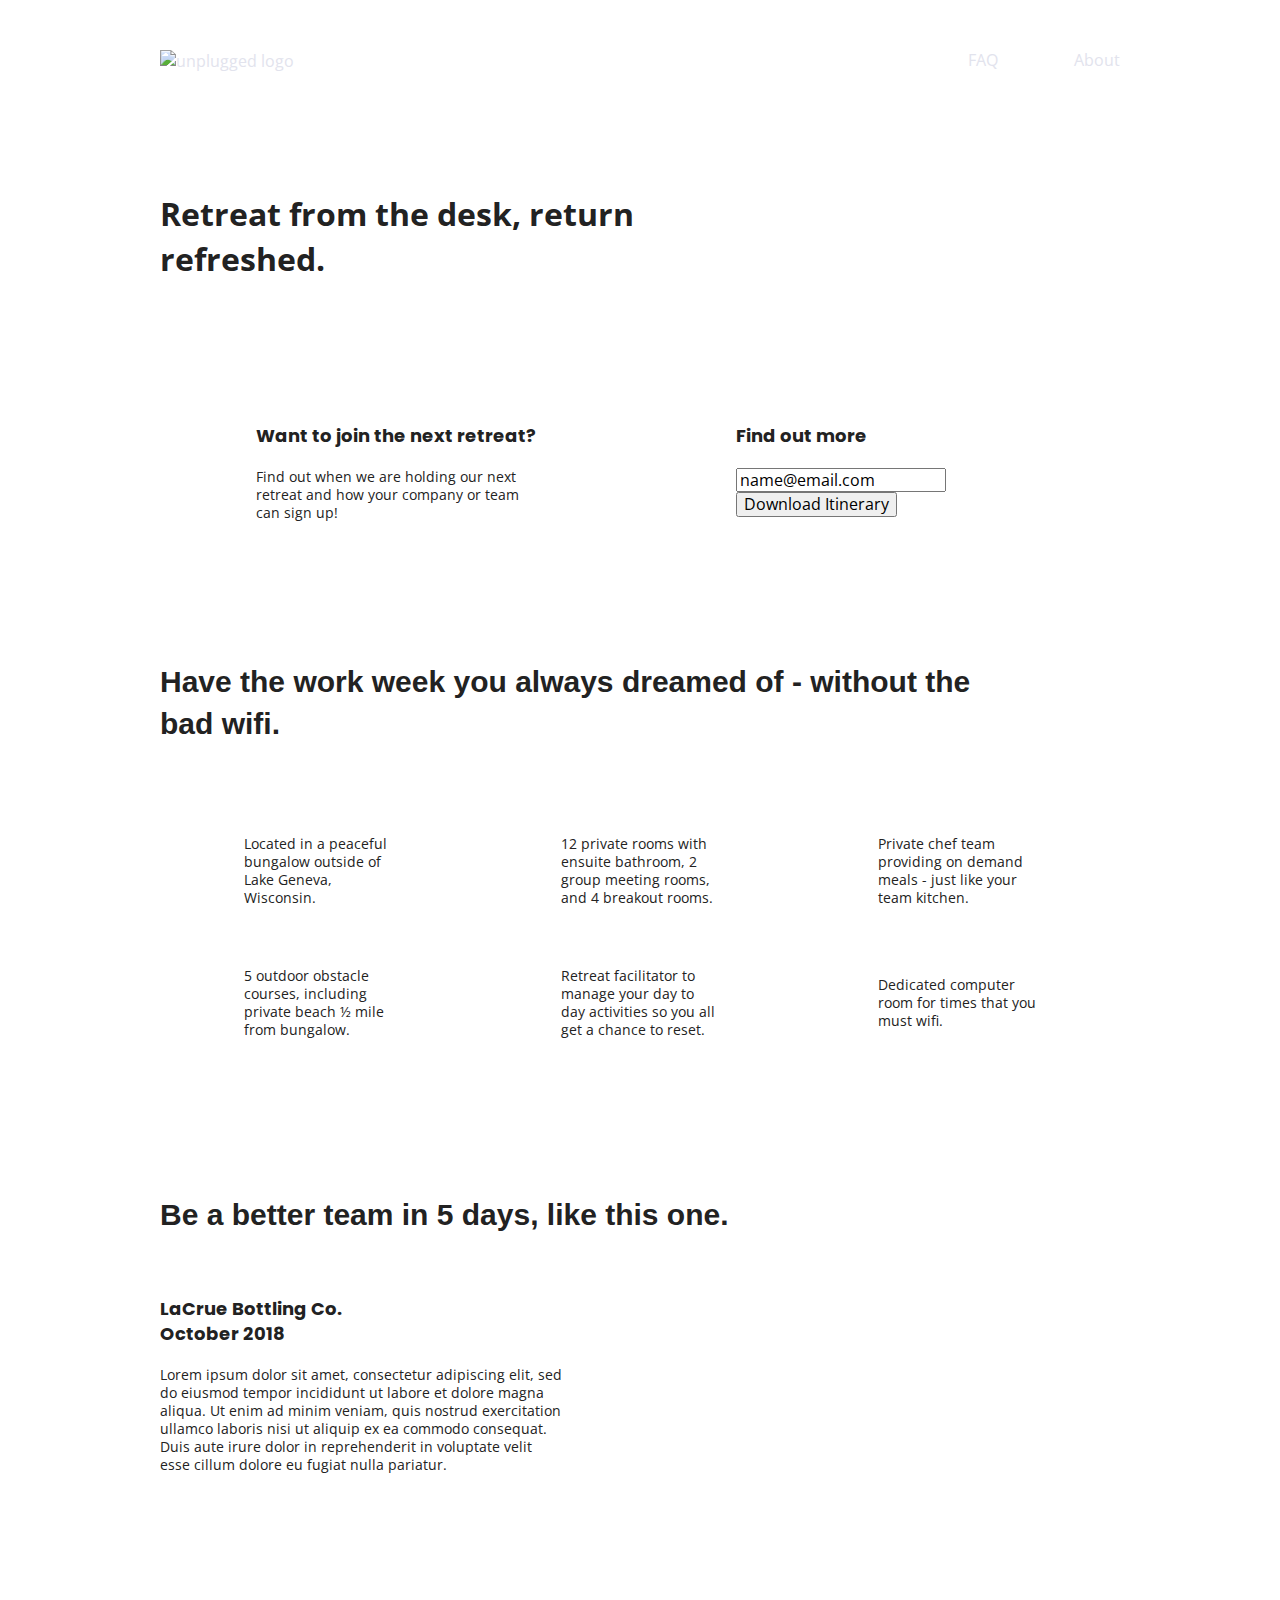
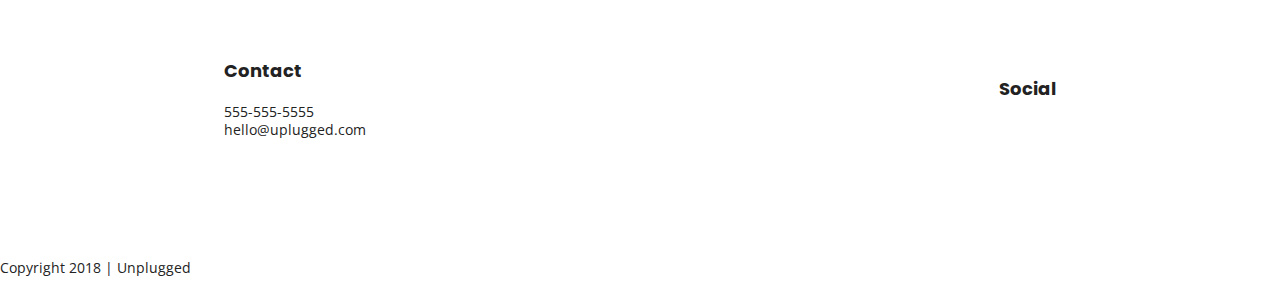
==== index.html @ 681be476 "Added text styles" ====
<!doctype html>
<html class="no-js" lang="">

<head>
  <meta charset="utf-8">
  <title></title>
  <meta name="description" content="">
  <meta name="viewport" content="width=device-width, initial-scale=1">

  <meta property="og:title" content="">
  <meta property="og:type" content="">
  <meta property="og:url" content="">
  <meta property="og:image" content="">

  <link rel="manifest" href="site.webmanifest">
  <link rel="apple-touch-icon" href="icon.png">
  <!-- Place favicon.ico in the root directory -->

  <link rel="stylesheet" href="css/normalize.css">
  <link rel="stylesheet" href="css/main.css">

  <meta name="theme-color" content="#fafafa">

  <!-- Google Fonts -->
  <link href="https://fonts.googleapis.com/css?family=Open+Sans:400,700|Poppins:500,700" rel="stylesheet">
</head>

<body>

  <!-- Add your site or application content here -->
  <header>
      <div class="content-wrapper">
        <a href="#">
          <img src="" alt="unplugged logo">
        </a>
        <div class="header-divider"></div>
        <nav>
            <ul>
                <li><a href="faq/index.html">FAQ</a></li>
                <li><a href="about/index.html">About</a></li>
            </ul>
        </nav>
      </div>
  </header>

  <main>

    <section class="hero-area">
      <div class="content-wrapper">
          <h1>Retreat from the desk, return refreshed.</h1>
      </div>
    </section>

    <aside>
      <div class="content-wrapper">
        <div class="form-description">
          <h3>Want to join the next retreat?</h3>
          <p>
            Find out when we are holding our next retreat and how your company or team can sign up!
          </p>
        </div>
        <div class="form">
          <h3>Find out more</h3>
          <input type="text" name="name" value="name@email.com">
          <input type="button" value="Download Itinerary">
        </div>
      </div>
      <!-- aside content wrapper ends -->
    </aside>

    <section class="features">
      <div class="content-wrapper">
        <h2>Have the work week you always dreamed of - without the bad wifi.</h2>
        <div class="features-items">
          <article>
            <p class="fontawesome-icon">
            </p>
            <p class="features-item-description">
              Located in a peaceful bungalow outside of Lake Geneva, Wisconsin.
            </p>
          </article>
          <article>
            <p class="fontawesome-icon">
            </p>
            <p class="features-item-description">
              12 private rooms with ensuite bathroom, 2 group meeting rooms, and 4 breakout rooms.
            </p>
          </article>
          <article>
            <p class="fontawesome-icon">
            </p>
            <p class="features-item-description">
              Private chef team providing on demand meals - just like your team kitchen.
            </p>
          </article>
          <article>
            <p class="fontawesome-icon">
            </p>
            <p class="features-item-description">
              5 outdoor obstacle courses, including private beach ½ mile from bungalow.
            </p>
          </article>
          <article>
            <p class="fontawesome-icon">
            </p>
            <p class="features-item-description">
              Retreat facilitator to manage your day to day activities so you all get a chance to reset.
            </p>
          </article>
          <article>
            <p class="fontawesome-icon">
            </p>
            <p class="features-item-description">
              Dedicated computer room for times that you must wifi.
            </p>
          </article>
        </div>
      </div>
    </section>

    <section class="reviews">
      <div class="content-wrapper">
        <h2>Be a better team in 5 days, like this one.</h2>
        <article>
          <div>
            <h3> LaCrue Bottling Co. October 2018</h3>
            <p>
              Lorem ipsum dolor sit amet, consectetur adipiscing elit, sed do eiusmod tempor incididunt ut labore et dolore magna aliqua. Ut enim ad minim veniam, quis nostrud exercitation ullamco laboris nisi ut aliquip ex ea commodo consequat. Duis aute irure dolor
              in reprehenderit in voluptate velit esse cillum dolore eu fugiat nulla pariatur.
            </p>
          </div>
        </article>
      </div>
    </section>

  </main> <!-- main wrapper -->

  <footer>
      <div class="content-wrapper">
          <div class="footer-content">
              <div class="contact">
                <h4>Contact</h4>
                <address>
                  <p>
                    555-555-5555<br>
                    hello@uplugged.com
                  </p>
                </address>
              </div>
              <div class="social">
                <h4>Social</h4>
                  <div class="social-icons">
                      <p><a href="https://facebook.com/Skillcrush/" target="_blank"></a></p>
                      <p><a href="https://twitter.com/Skillcrush" target="_blank"></a></p>
                      <p><a href="https://www.instagram.com/skillcrush/" target="_blank"></a></p>
                  </div>
              </div>
          </div> <!-- footer content ends -->
      </div> <!-- footer content-wrapper ends-->

      <div class="copyright">
        <p>Copyright 2018 | Unplugged</p>
      </div>

  </footer>

  <script src="js/vendor/modernizr-3.11.2.min.js"></script>
  <script src="js/plugins.js"></script>
  <script src="js/main.js"></script>

  <!-- Google Analytics: change UA-XXXXX-Y to be your site's ID. -->
  <script>
    window.ga = function () { ga.q.push(arguments) }; ga.q = []; ga.l = +new Date;
    ga('create', 'UA-XXXXX-Y', 'auto'); ga('set', 'anonymizeIp', true); ga('set', 'transport', 'beacon'); ga('send', 'pageview')
  </script>
  <script src="https://www.google-analytics.com/analytics.js" async></script>
</body>

</html>
---- css/main.css ----
/*! HTML5 Boilerplate v8.0.0 | MIT License | https://html5boilerplate.com/ */

/* main.css 2.1.0 | MIT License | https://github.com/h5bp/main.css#readme */
/*
 * What follows is the result of much research on cross-browser styling.
 * Credit left inline and big thanks to Nicolas Gallagher, Jonathan Neal,
 * Kroc Camen, and the H5BP dev community and team.
 */

/* ==========================================================================
   Base styles: opinionated defaults
   ========================================================================== */

html {
  color: #222;
  font-size: 1em;
  line-height: 1.4;
}

/*
 * Remove text-shadow in selection highlight:
 * https://twitter.com/miketaylr/status/12228805301
 *
 * Vendor-prefixed and regular ::selection selectors cannot be combined:
 * https://stackoverflow.com/a/16982510/7133471
 *
 * Customize the background color to match your design.
 */

::-moz-selection {
  background: #b3d4fc;
  text-shadow: none;
}

::selection {
  background: #b3d4fc;
  text-shadow: none;
}

/*
 * A better looking default horizontal rule
 */

hr {
  display: block;
  height: 1px;
  border: 0;
  border-top: 1px solid #ccc;
  margin: 1em 0;
  padding: 0;
}

/*
 * Remove the gap between audio, canvas, iframes,
 * images, videos and the bottom of their containers:
 * https://github.com/h5bp/html5-boilerplate/issues/440
 */

audio,
canvas,
iframe,
img,
svg,
video {
  vertical-align: middle;
}

/*
 * Remove default fieldset styles.
 */

fieldset {
  border: 0;
  margin: 0;
  padding: 0;
}

/*
 * Allow only vertical resizing of textareas.
 */

textarea {
  resize: vertical;
}

/* ==========================================================================
   Author's custom styles
   ========================================================================== */

/* General Styles */

html {
  font-size: 16px;
}

body {
  font-family: 'Open Sans', sans-serif;
  font-size: 1em;
  text-align: left;
}

ul,
ol {
  list-style-type: none;
}

a {
  color: #e2e3ed;
  text-decoration: none;
}

h2 {
  font-family: 'Poppons', sans-serif;
  font-size: 1.875em;
}

h3,
h4 {
  font-family: 'Poppins', sans-serif;
  margin: 20px 0;
  font-size: 1.125em;
}

p {
  font-size: .875em;
  line-height: 1.285;
}

address {
  font-style: normal;
}

.content-wrapper {
  width: 90%;
  margin: 50px 0;
}

   /*---------------------Base Header - Footer Styles -----------*/
header,
footer {
  display: flex;
  justify-content: center;
  align-items: center;
  flex-flow: row wrap;
}

header {
  padding: 15px 0;
}

header .content-wrapper {
  display: flex;
  justify-content: center;
  align-items: center;
  flex-flow: row wrap;
  margin: 0;
}

.header-divider {
  width: 100%;
  height: 1px;
  margin: 10px 0 20px 0;
}

header nav {
  display: flex;
  justify-content: space-around;
  align-items: center;
  flex-flow: row wrap;
  width: 60%;
}

header nav ul {
  display: flex;
  justify-content: space-around;
  width: 100%;
}

footer {
  flex-direction: column;
}

footer p {
  margin: 0;
}

footer .content-wrapper {
  width: 55%;
  margin: 50px 0;
}

footer .contact {
  margin-bottom: 50px;
}

footer .social-icons {
  display: flex;
  justify-content: space-around;
  align-items: center;
}

footer .social-icons p {
  display: flex;
  justify-content: center;
  align-items: center;
}

footer .copyright {
  margin: 20px 0;
}


/*-----------------------Mobile Styles - Homepage --------------*/

/* Hero Area */

.hero-area {
  display: flex;
  justify-content: center;
  flex-flow: row wrap;
}

/* Aside */

aside {
  display: flex;
  justify-content: center;
  align-items: center;
  flex-flow: row wrap;
}

/* Features */

.features {
  display: flex;
  justify-content: center;
  flex-flow: row wrap;
}

.features h2 {
  margin-bottom: 60px;
}

.features article {
  width: 63%;
  margin: 30px 0;
}

.features .features-items {
  display: flex;
  justify-content: center;
  align-items: center;
  flex-flow: row wrap;
}

.features p {
  margin: 0;
} 

/* Reviews */

.reviews {
  display: flex;
  justify-content: center;
  flex-flow: row wrap;
}

.reviews h2 {
  margin-bottom: 40px;
}

.reviews h3 {
  width: 55%;
  margin: 20px 0;
}

/*=========================================================================
  About Page
  =======================================================================*/

.mission {
  display: flex;
  justify-content: center;
  align-items: center;
  flex-flow: row wrap;
}

.contact-section {
  display: flex;
  justify-content: center;
  align-items: center;
  flex-flow: row wrap;
}

.contact-content p {
  margin: 0;
}

/*=======================================================================
  FAQ Page
  =======================================================================*/

.faq {
  display: flex;
  justify-content: center;
  align-items: center;
  flex-flow: row wrap;
}

.faq .content-wrapper {
  margin: 50px 0 0 0;
  display: flex;
  justify-content: center;
  align-items: center;
  flex-flow: row wrap;
}

.faq h2 {
  margin-bottom: 40px;
}

.faq-content {
  margin-bottom: 50px;
}




/* ==========================================================================
   Helper classes
   ========================================================================== */

/*
 * Hide visually and from screen readers
 */

.hidden,
[hidden] {
  display: none !important;
}

/*
 * Hide only visually, but have it available for screen readers:
 * https://snook.ca/archives/html_and_css/hiding-content-for-accessibility
 *
 * 1. For long content, line feeds are not interpreted as spaces and small width
 *    causes content to wrap 1 word per line:
 *    https://medium.com/@jessebeach/beware-smushed-off-screen-accessible-text-5952a4c2cbfe
 */

.sr-only {
  border: 0;
  clip: rect(0, 0, 0, 0);
  height: 1px;
  margin: -1px;
  overflow: hidden;
  padding: 0;
  position: absolute;
  white-space: nowrap;
  width: 1px;
  /* 1 */
}

/*
 * Extends the .sr-only class to allow the element
 * to be focusable when navigated to via the keyboard:
 * https://www.drupal.org/node/897638
 */

.sr-only.focusable:active,
.sr-only.focusable:focus {
  clip: auto;
  height: auto;
  margin: 0;
  overflow: visible;
  position: static;
  white-space: inherit;
  width: auto;
}

/*
 * Hide visually and from screen readers, but maintain layout
 */

.invisible {
  visibility: hidden;
}

/*
 * Clearfix: contain floats
 *
 * For modern browsers
 * 1. The space content is one way to avoid an Opera bug when the
 *    `contenteditable` attribute is included anywhere else in the document.
 *    Otherwise it causes space to appear at the top and bottom of elements
 *    that receive the `clearfix` class.
 * 2. The use of `table` rather than `block` is only necessary if using
 *    `:before` to contain the top-margins of child elements.
 */

.clearfix::before,
.clearfix::after {
  content: " ";
  display: table;
}

.clearfix::after {
  clear: both;
}

/* ==========================================================================
   EXAMPLE Media Queries for Responsive Design.
   These examples override the primary ('mobile first') styles.
   Modify as content requires.
   ========================================================================== */

@media only screen and (min-width: 768) {
  /* Tablet styles here */
}
.content-wrapper {
  max-width: 640px;
  margin: 100px 0,
}

/* Header */

header {
  justify-content: space-around;
  padding: 33px 0;
}

header .content-wrapper {
  width: 100%;
  justify-content: space-between;
}

header nav {
  width: 20%;
}

header nav ul {
  justify-content: space-between;
}

.header-divider {
  display: none;
}

/* Hero Area */

/* Aside */
aside .content-wrapper {
  margin: 50px 0;
  display: flex;
  justify-content: space-between;
  flex-flow: row wrap;
}

aside .content-wrapper .form-description,
aside .content-wrapper .form {
  width: 40%;
  margin: 0;
}

/* Features */
.features article {
  display: flex;
  justify-content: center;
  align-items: center;
  flex-flow: column wrap;
  flex-basis: 50%;
}

.features .features-item-description {
  width: 50%;
}

/* Reviews */
.reviews article {
  display: flex;
  justify-content: space-between;
}

.reviews article div {
  width: 49%;
}

/* Footer */
footer .content-wrapper {
  width: 65%;
  margin: 100px 0;
}

.footer-content {
  display: flex;
  justify-content: space-between;
  align-items: center;
}

footer .contact {
  margin-bottom: 0;
}

footer .copyright {
  width: 100%;
}

/*==================================================================
About Page
====================================================================*/

.mission-content {
  display: flex;
  justify-content: space-between;
  align-items: center;
  padding-top: 20px;
}

.mission-content p{
  width: 45%;
}

.contact-section .content-wrapper h2 {
  width: 80%;
}

.contact-content {
  display: flex;
  justify-content: space-between;
  align-items: flex-start;
}

/*======================================================================
FAQ Page
========================================================================*/

.faq .content-wrapper {
  justify-content: space-between;
}

.faq-content {
  flex-basis: 45%;
}

.faq h2 {
  width: 100%;
}

@media only screen and (min-width: 1200px) {
  /*Desktop styles here*/
}

.content-wrapper {
  max-width: 960px;
}

/* Hero */
.hero-area h1 {
  width: 60%;
}

/* Aside */
aside .content-wrapper {
  justify-content: space-around;
}

aside .content-wrapper .form-description,
aside .content-wrapper .form {
  width: 30%;
}

/* Features */

.features h2 {
  width: 90%;
}

.features article {
  flex-basis: 33%;
}

/* Reviews */
.reviews article div {
  width: 42%;
}

/*====================================================================
About Page
=====================================================================*/

.mission h2,
.contact-section .content-wrapper h2 {
  width: 95%;
}

/*====================================================================
FAQ Page
======================================================================*/
.faq h2 {
  width: 100%;
}



@media print,
  (-webkit-min-device-pixel-ratio: 1.25),
  (min-resolution: 1.25dppx),
  (min-resolution: 120dpi) {
  /* Style adjustments for high resolution devices */
}

/* ==========================================================================
   Print styles.
   Inlined to avoid the additional HTTP request:
   https://www.phpied.com/delay-loading-your-print-css/
   ========================================================================== */

@media print {
  *,
  *::before,
  *::after {
    background: #fff !important;
    color: #000 !important;
    /* Black prints faster */
    box-shadow: none !important;
    text-shadow: none !important;
  }

  a,
  a:visited {
    text-decoration: underline;
  }

  a[href]::after {
    content: " (" attr(href) ")";
  }

  abbr[title]::after {
    content: " (" attr(title) ")";
  }

  /*
   * Don't show links that are fragment identifiers,
   * or use the `javascript:` pseudo protocol
   */
  a[href^="#"]::after,
  a[href^="javascript:"]::after {
    content: "";
  }

  pre {
    white-space: pre-wrap !important;
  }

  pre,
  blockquote {
    border: 1px solid #999;
    page-break-inside: avoid;
  }

  /*
   * Printing Tables:
   * https://web.archive.org/web/20180815150934/http://css-discuss.incutio.com/wiki/Printing_Tables
   */
  thead {
    display: table-header-group;
  }

  tr,
  img {
    page-break-inside: avoid;
  }

  p,
  h2,
  h3 {
    orphans: 3;
    widows: 3;
  }

  h2,
  h3 {
    page-break-after: avoid;
  }
}
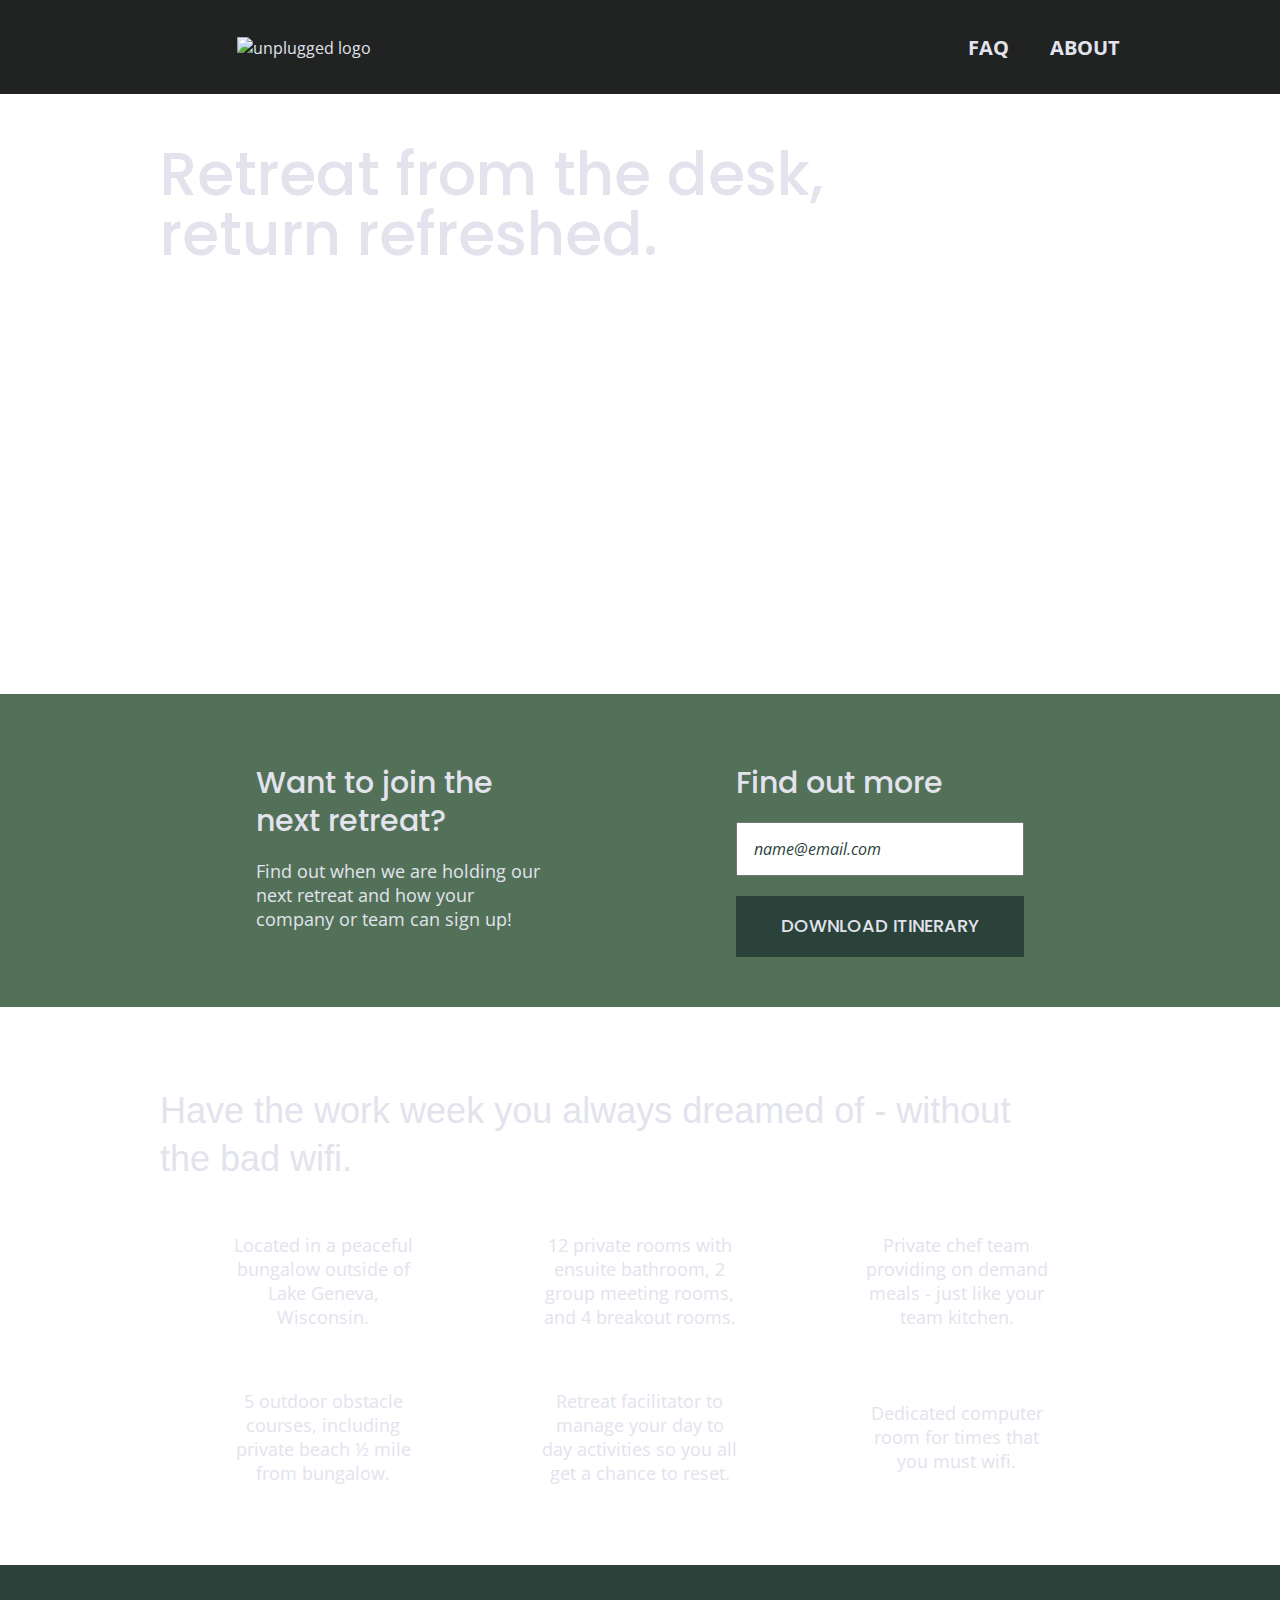
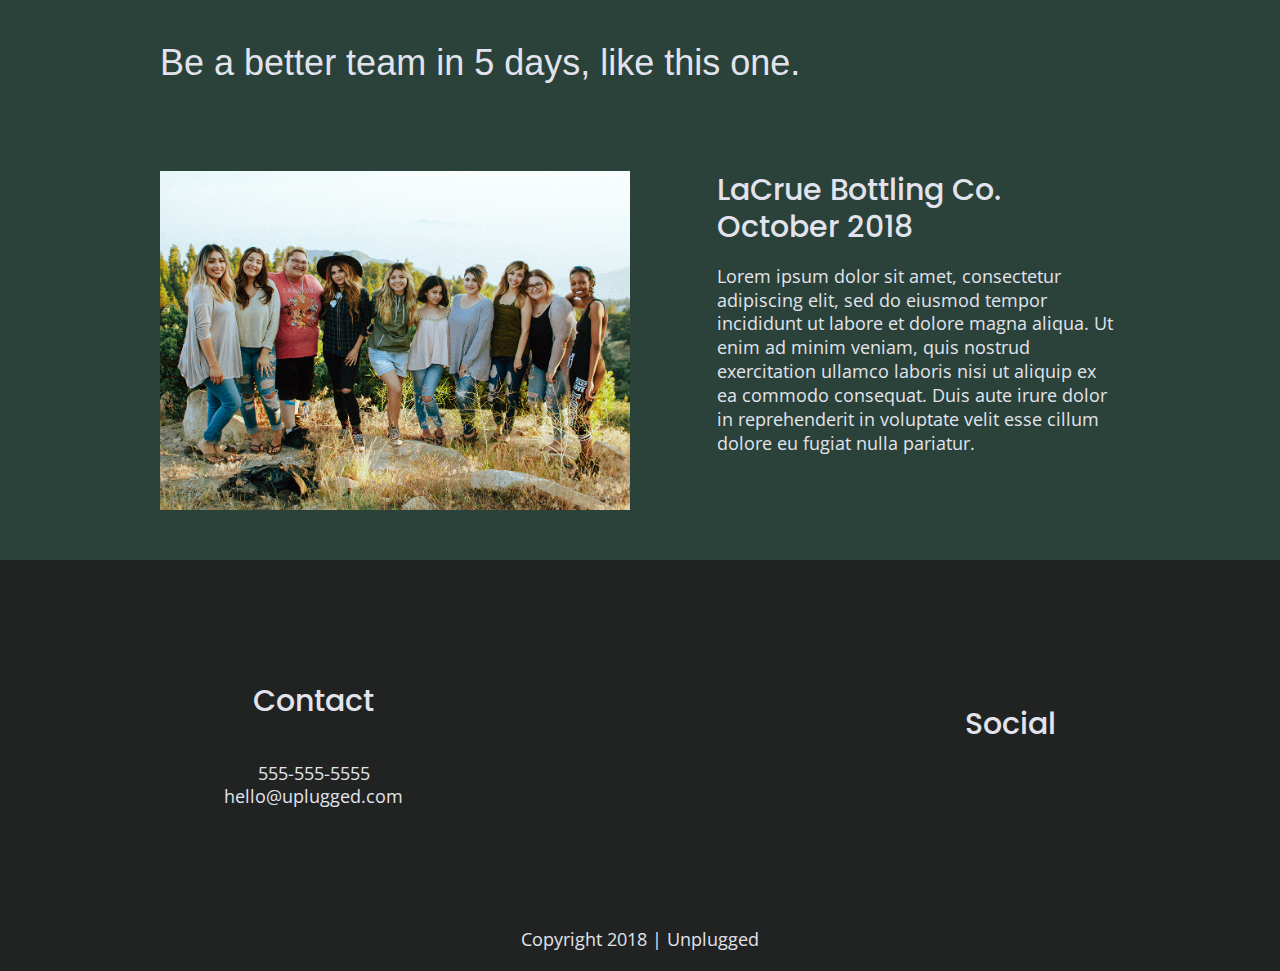
==== commit b609b07f: "Updated photo files" ====
--- a/index.html
+++ b/index.html
@@ -29,18 +29,20 @@
 
   <!-- Add your site or application content here -->
   <header>
-      <div class="content-wrapper">
+    <div class="content-wrapper">
+      <figure>
         <a href="#">
-          <img src="" alt="unplugged logo">
+          <img src="img/unpluggedlogo.png" alt="unplugged logo">
         </a>
-        <div class="header-divider"></div>
-        <nav>
-            <ul>
-                <li><a href="faq/index.html">FAQ</a></li>
-                <li><a href="about/index.html">About</a></li>
-            </ul>
-        </nav>
-      </div>
+      </figure>
+      <div class="header-divider"></div>
+      <nav>
+          <ul>
+              <li><a href="faq/index.html">FAQ</a></li>
+              <li><a href="about/index.html">About</a></li>
+          </ul>
+      </nav>
+    </div>
   </header>
 
   <main>
@@ -122,6 +124,9 @@
       <div class="content-wrapper">
         <h2>Be a better team in 5 days, like this one.</h2>
         <article>
+          <figure>
+            <img src="img/unplugged-retreat-lacrue.png" alt="Group of happy people at an outdoor retreat.">
+          </figure>
           <div>
             <h3> LaCrue Bottling Co. October 2018</h3>
             <p>
--- a/css/main.css
+++ b/css/main.css
@@ -96,6 +96,7 @@
 body {
   font-family: 'Open Sans', sans-serif;
   font-size: 1em;
+  color: #e2e3ed;
   text-align: left;
 }
 
@@ -111,12 +112,14 @@
 
 h2 {
   font-family: 'Poppons', sans-serif;
+  font-weight: 500;
   font-size: 1.875em;
 }
 
 h3,
 h4 {
   font-family: 'Poppins', sans-serif;
+  font-weight: 500;
   margin: 20px 0;
   font-size: 1.125em;
 }
@@ -126,6 +129,14 @@
   line-height: 1.285;
 }
 
+img {
+  width: 100%
+}
+
+figure {
+  margin: 0;
+}
+
 address {
   font-style: normal;
 }
@@ -138,6 +149,7 @@
    /*---------------------Base Header - Footer Styles -----------*/
 header,
 footer {
+  background-color: #202322;
   display: flex;
   justify-content: center;
   align-items: center;
@@ -149,20 +161,32 @@
 }
 
 header .content-wrapper {
-  display: flex;
-  justify-content: center;
-  align-items: center;
-  flex-flow: row wrap;
-  margin: 0;
+  margin: 0;
+  display: flex;
+  justify-content: center;
+  align-items: center;
+  flex-flow: row wrap;
+}
+
+header figure {
+  width: 60%;
+  display: flex;
+  justify-content: center;
+  align-items: centerl
+  flex-flow: row wrap;
 }
 
 .header-divider {
+  background: #3a3a3a;
   width: 100%;
   height: 1px;
   margin: 10px 0 20px 0;
 }
 
 header nav {
+  font-size: 1.125em;
+  font-weight: 700;
+  text-transform: uppercase;
   display: flex;
   justify-content: space-around;
   align-items: center;
@@ -176,7 +200,12 @@
   width: 100%;
 }
 
+header nav ul li {
+  font-size: 1.125em;
+}
+
 footer {
+  text-align: center;
   flex-direction: column;
 }
 
@@ -215,23 +244,64 @@
 /* Hero Area */
 
 .hero-area {
-  display: flex;
-  justify-content: center;
-  flex-flow: row wrap;
+  background: url(../img/unplugged-retreat.jpg);
+  background-size: cover;
+  background-position: center;
+  min-height: 500px;
+  display: flex;
+  justify-content: center;
+  flex-flow: row wrap;
+}
+
+.hero-area h1 {
+  font-size: 2.25em;
+  font-family: 'Poppins', Helvetica, Arial, sans-serif;
+  font-weight: 500;
+  line-height: 1.2;
 }
 
 /* Aside */
 
 aside {
-  display: flex;
-  justify-content: center;
-  align-items: center;
-  flex-flow: row wrap;
+  background-color: #527158;
+  display: flex;
+  justify-content: center;
+  align-items: center;
+  flex-flow: row wrap;
+}
+
+aside .form {
+  margin-top: 30px;
+}
+
+input[type=text] {
+  box-sizing: border-box;
+  width: 100%;
+  color: #2a423a;
+  font-style: italic;
+  padding: 1em;
+}
+
+input[type=button] {
+  width: 100%;
+  padding: 20px 0;
+  margin-top: 20px;
+  background-color: #2a423a;
+  font-family: 'Poppins', Helvetica, Arial, sans-serif;
+  font-weight: 500;
+  font-size: 1.125em;
+  color: #e2e3ed;
+  border: none;
+  text-align: center;
+  text-transform: uppercase;
 }
 
 /* Features */
 
 .features {
+  background: url(../img/unplugged-retreat-features.jpg);
+  background-size: cover;
+  background-position: center;
   display: flex;
   justify-content: center;
   flex-flow: row wrap;
@@ -254,12 +324,14 @@
 }
 
 .features p {
+  text-align: center;
   margin: 0;
 } 
 
 /* Reviews */
 
 .reviews {
+  background-color: #2a423a;
   display: flex;
   justify-content: center;
   flex-flow: row wrap;
@@ -267,6 +339,7 @@
 
 .reviews h2 {
   margin-bottom: 40px;
+  line-height: 1;
 }
 
 .reviews h3 {
@@ -279,6 +352,7 @@
   =======================================================================*/
 
 .mission {
+  background-color: #527158;
   display: flex;
   justify-content: center;
   align-items: center;
@@ -286,6 +360,7 @@
 }
 
 .contact-section {
+  background-color: #2a423a;
   display: flex;
   justify-content: center;
   align-items: center;
@@ -301,6 +376,7 @@
   =======================================================================*/
 
 .faq {
+  background-color: #527158;
   display: flex;
   justify-content: center;
   align-items: center;
@@ -317,12 +393,16 @@
 
 .faq h2 {
   margin-bottom: 40px;
+  line-height: 1;
 }
 
 .faq-content {
   margin-bottom: 50px;
 }
 
+.faq-content h4 {
+  line-height: 1.333;
+}
 
 
 
@@ -422,6 +502,16 @@
   margin: 100px 0,
 }
 
+h2 {
+  font-size: 2.25em;
+  line-height: 1.333;
+}
+
+h3 {
+  font-size: 1.5em;
+  line-height: 1.25;
+}
+
 /* Header */
 
 header {
@@ -434,6 +524,10 @@
   justify-content: space-between;
 }
 
+header figure {
+  width: 30%;
+}
+
 header nav {
   width: 20%;
 }
@@ -447,6 +541,16 @@
 }
 
 /* Hero Area */
+
+.hero-area {
+  min-height: 600px;
+}
+
+.hero-area h1 {
+  font-size: 3em;
+  line-height: 1;
+  margin: 0;
+}
 
 /* Aside */
 aside .content-wrapper {
@@ -463,6 +567,11 @@
 }
 
 /* Features */
+
+.features h2 {
+  margin-bottom: 20px;
+}
+
 .features article {
   display: flex;
   justify-content: center;
@@ -472,7 +581,7 @@
 }
 
 .features .features-item-description {
-  width: 50%;
+  width: 62%;
 }
 
 /* Reviews */
@@ -481,8 +590,18 @@
   justify-content: space-between;
 }
 
+.reviews h2 {
+  width: 85%;
+}
+
+.reviews article figure,
 .reviews article div {
   width: 49%;
+}
+
+.reviews h3 {
+  width: 75%;
+  margin: 0;
 }
 
 /* Footer */
@@ -495,10 +614,20 @@
   display: flex;
   justify-content: space-between;
   align-items: center;
+  flex-direction: row;
 }
 
 footer .contact {
   margin-bottom: 0;
+}
+
+footer h4 {
+  font-size: 1.5 em;
+  margin-bottom: 40px;
+}
+
+footer p{
+  line-height: 1.285;
 }
 
 footer .copyright {
@@ -530,6 +659,10 @@
   align-items: flex-start;
 }
 
+.contact-content h4 {
+  font-size: 1.5em;
+}
+
 /*======================================================================
 FAQ Page
 ========================================================================*/
@@ -546,17 +679,42 @@
   width: 100%;
 }
 
+.faq h4,
+.faq p {
+  font-size: 875em;
+  line-height: 1.125;
+}
+
 @media only screen and (min-width: 1200px) {
   /*Desktop styles here*/
 }
 
+header {
+  padding: 15px 0;
+}
+
 .content-wrapper {
   max-width: 960px;
 }
 
+h2 {
+  font-size: 2.25em;
+}
+
+h3,
+h4 {
+  font-size: 1.875em;
+}
+
+p {
+  font-size: 1.125em;
+  line-height: 1.333;
+}
+
 /* Hero */
 .hero-area h1 {
-  width: 60%;
+  font-size: 3.75em;
+  width: 80%;
 }
 
 /* Aside */
@@ -569,6 +727,10 @@
   width: 30%;
 }
 
+.form-description p {
+  font-size: 1.125em;
+}
+
 /* Features */
 
 .features h2 {
@@ -584,6 +746,14 @@
   width: 42%;
 }
 
+.reviews h2 {
+  padding-bottom: 50px;
+}
+
+footer h4 {
+  font-size: 1.875em;
+}
+
 /*====================================================================
 About Page
 =====================================================================*/
@@ -591,6 +761,11 @@
 .mission h2,
 .contact-section .content-wrapper h2 {
   width: 95%;
+  font-size: 3em;
+}
+
+.contact-content h4 {
+  font-size: 1.875em;
 }
 
 /*====================================================================
@@ -598,6 +773,13 @@
 ======================================================================*/
 .faq h2 {
   width: 100%;
+  font-size: 3em;
+}
+
+.faq h4,
+.faq p {
+  font-size: 1.125em;
+  line-height: 1;
 }
 
 
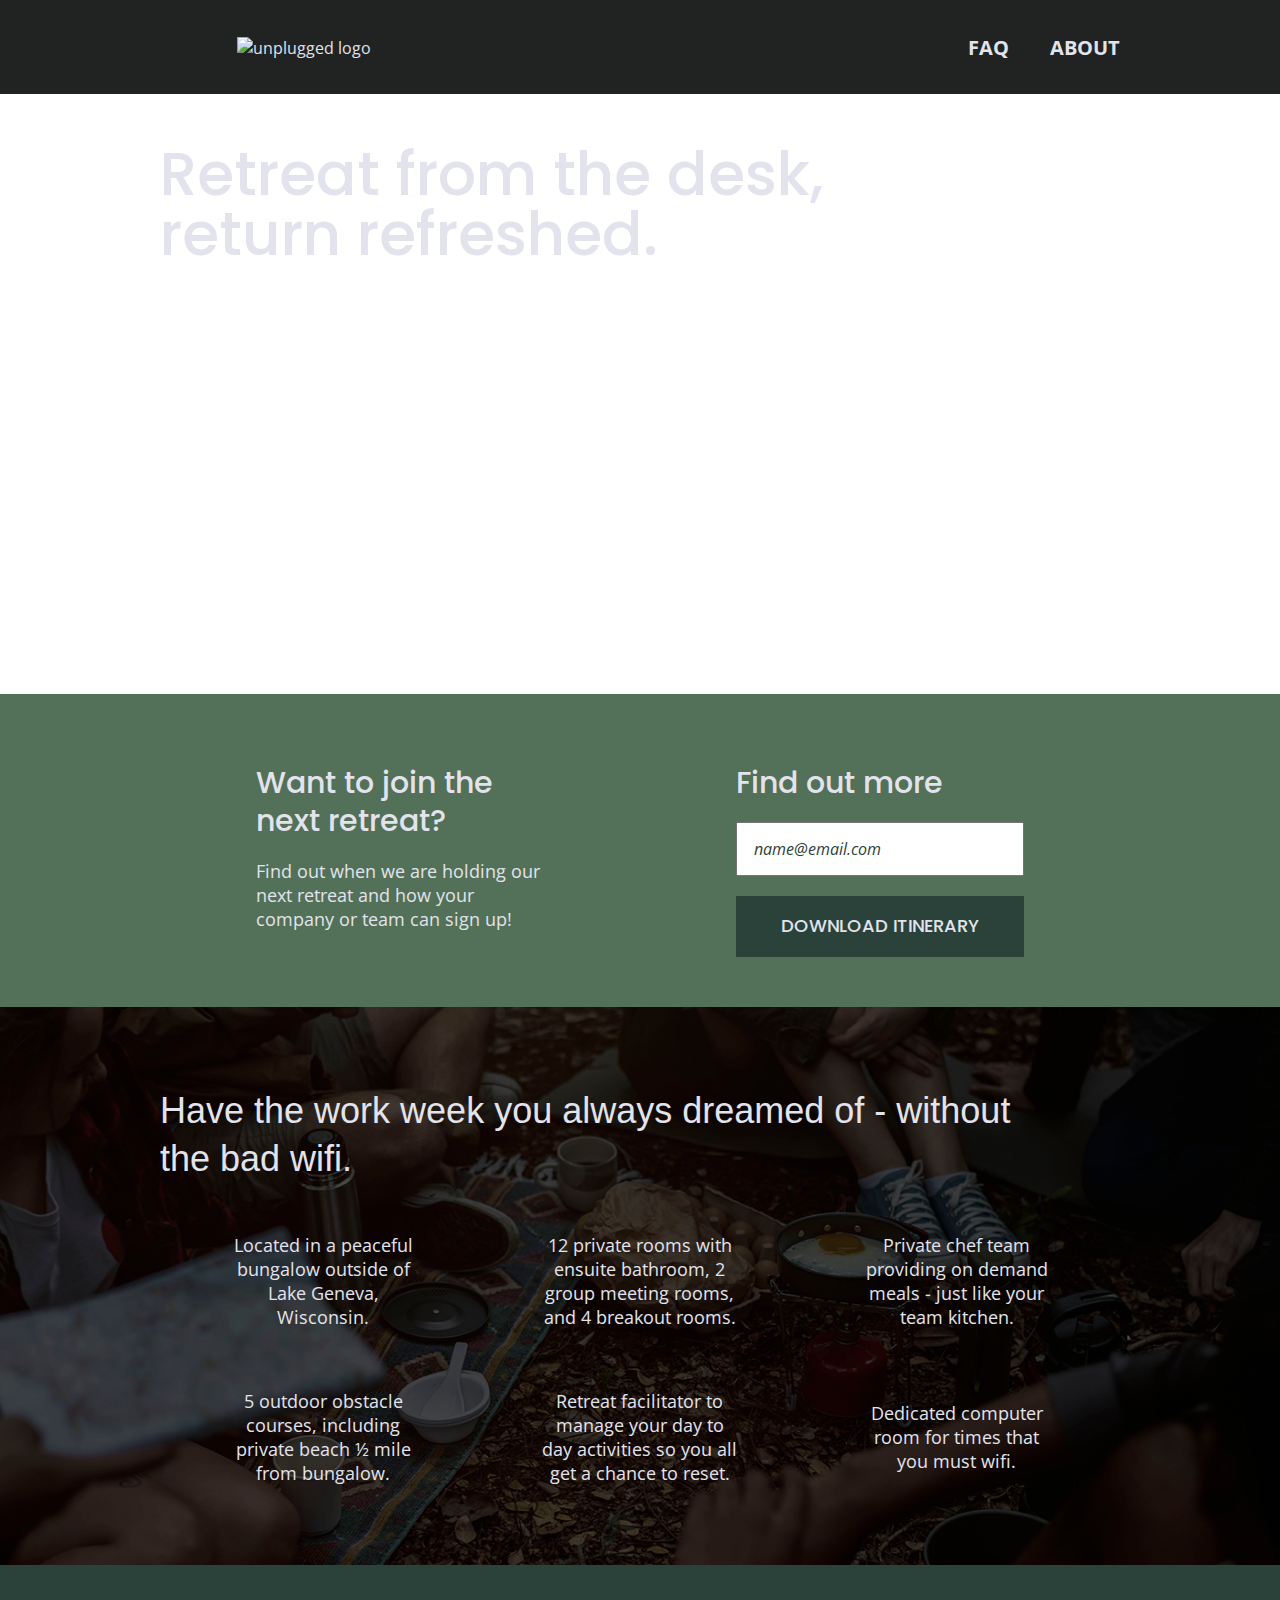
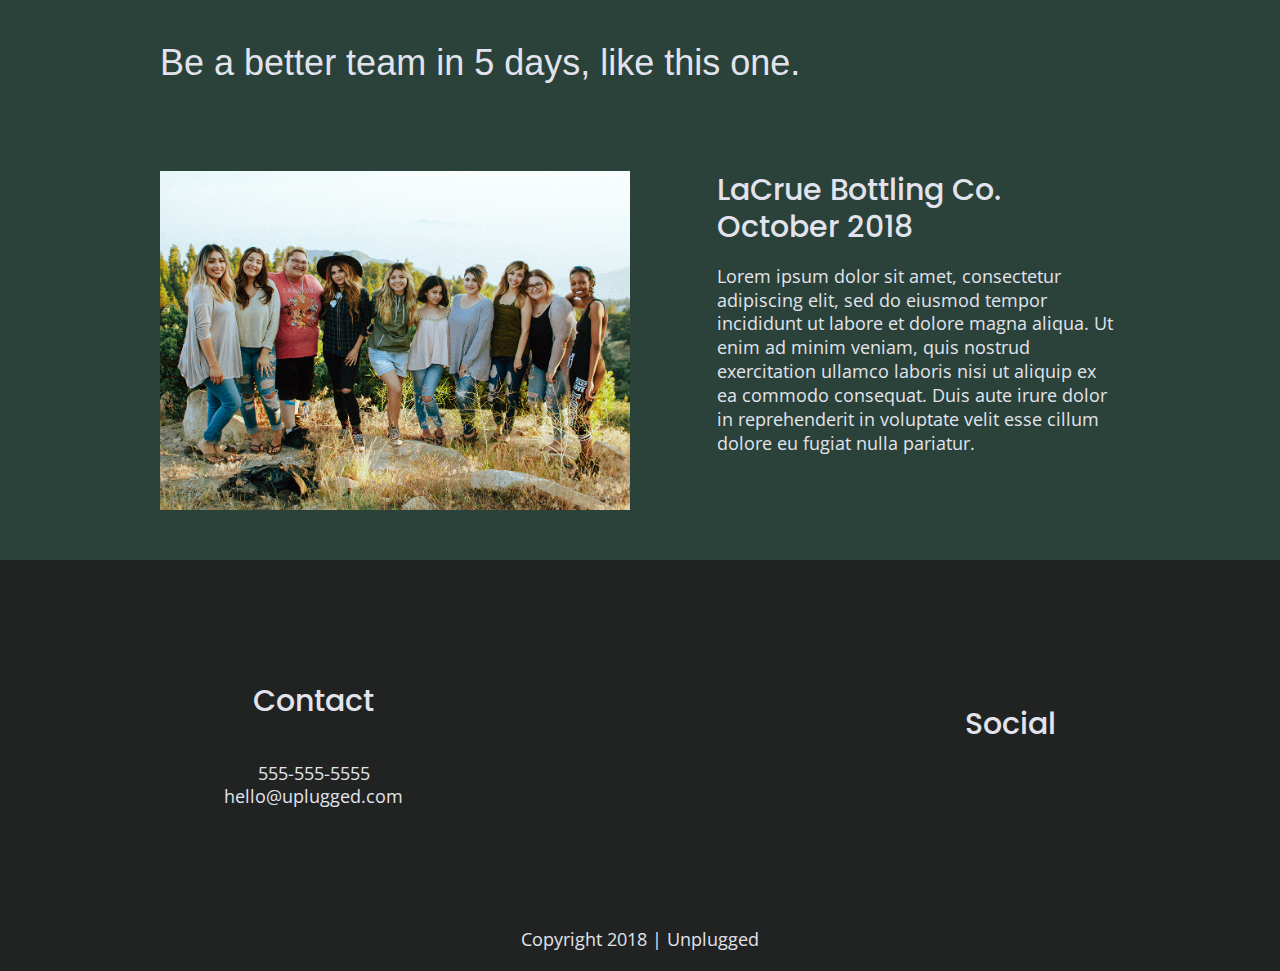
==== commit eadd5d64: "Added images to the website" ====
--- a/index.html
+++ b/index.html
@@ -3,7 +3,7 @@
 
 <head>
   <meta charset="utf-8">
-  <title></title>
+  <title>Unplugged Retreat</title>
   <meta name="description" content="">
   <meta name="viewport" content="width=device-width, initial-scale=1">
 
@@ -32,7 +32,7 @@
     <div class="content-wrapper">
       <figure>
         <a href="#">
-          <img src="img/unpluggedlogo.png" alt="unplugged logo">
+          <img src="img/unplugged-retreat-features.png" alt="unplugged logo">
         </a>
       </figure>
       <div class="header-divider"></div>
--- a/css/main.css
+++ b/css/main.css
@@ -244,7 +244,7 @@
 /* Hero Area */
 
 .hero-area {
-  background: url(../img/unplugged-retreat.jpg);
+  background: url(../img/unpluggedlogo.png);
   background-size: cover;
   background-position: center;
   min-height: 500px;
@@ -299,7 +299,7 @@
 /* Features */
 
 .features {
-  background: url(../img/unplugged-retreat-features.jpg);
+  background: url('../img/uplugged-retreat.png');
   background-size: cover;
   background-position: center;
   display: flex;
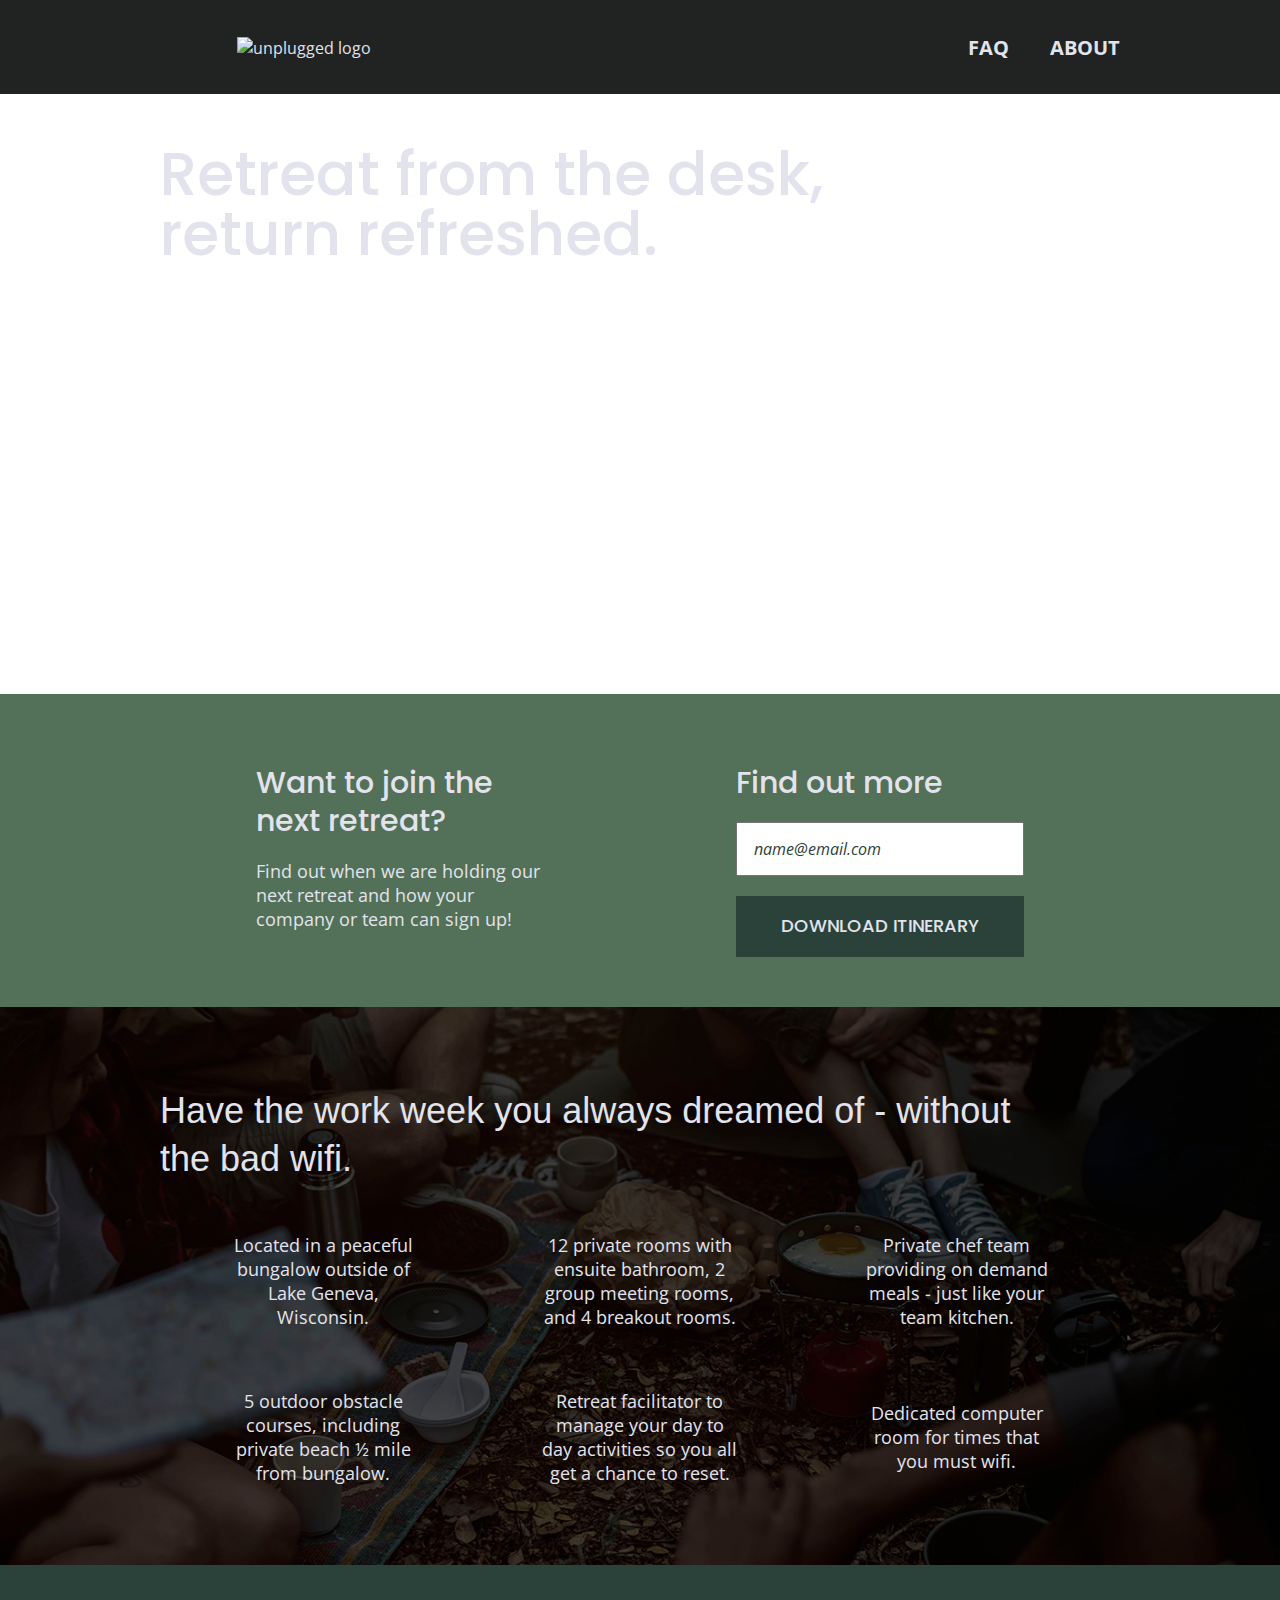
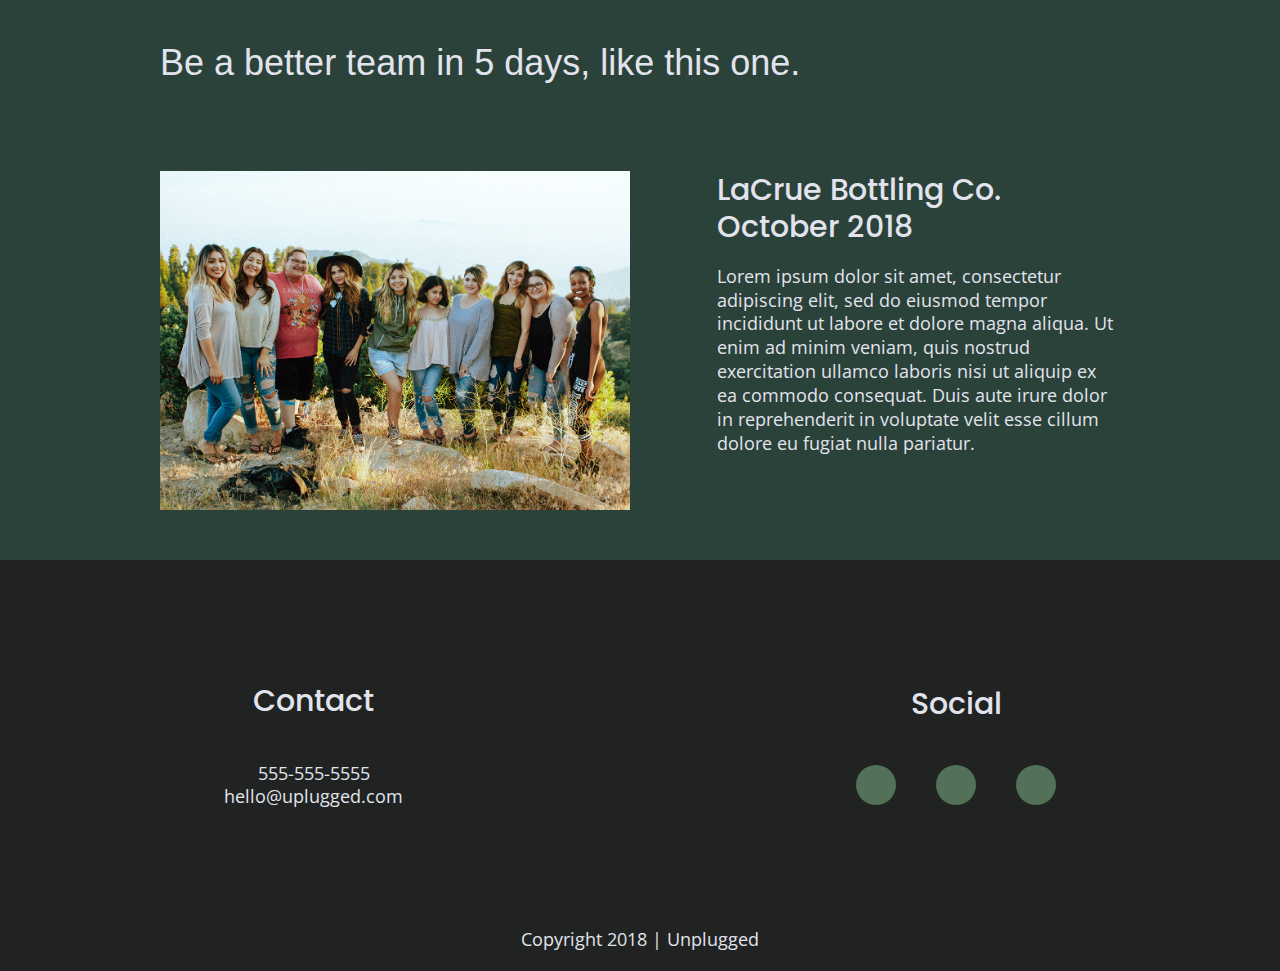
==== commit d4a09330: "Added social icons" ====
--- a/index.html
+++ b/index.html
@@ -18,6 +18,7 @@
 
   <link rel="stylesheet" href="css/normalize.css">
   <link rel="stylesheet" href="css/main.css">
+  <link rel="stylesheet" href="https://use.fontawesome.com/releases/v5.5.0/css/all.css" integrity="sha384-B4dIYHKNBt8Bc12p+WXckhzcICo0wtJAoU8YZTY5qE0Id1GSseTk6S+L3BlXeVIU" crossorigin="anonymous">
 
   <meta name="theme-color" content="#fafafa">
 
@@ -76,6 +77,7 @@
         <div class="features-items">
           <article>
             <p class="fontawesome-icon">
+              <i class="fas fa-campground"></i>
             </p>
             <p class="features-item-description">
               Located in a peaceful bungalow outside of Lake Geneva, Wisconsin.
@@ -83,6 +85,7 @@
           </article>
           <article>
             <p class="fontawesome-icon">
+              <i class="fas fa-bed"></i>
             </p>
             <p class="features-item-description">
               12 private rooms with ensuite bathroom, 2 group meeting rooms, and 4 breakout rooms.
@@ -90,6 +93,7 @@
           </article>
           <article>
             <p class="fontawesome-icon">
+              <i class="fas fa-utensils"></i>
             </p>
             <p class="features-item-description">
               Private chef team providing on demand meals - just like your team kitchen.
@@ -97,6 +101,7 @@
           </article>
           <article>
             <p class="fontawesome-icon">
+              <i class="fas fa-shoe-prints"></i>
             </p>
             <p class="features-item-description">
               5 outdoor obstacle courses, including private beach ½ mile from bungalow.
@@ -104,6 +109,7 @@
           </article>
           <article>
             <p class="fontawesome-icon">
+              <i class="fas fa-smile"></i>
             </p>
             <p class="features-item-description">
               Retreat facilitator to manage your day to day activities so you all get a chance to reset.
@@ -111,6 +117,7 @@
           </article>
           <article>
             <p class="fontawesome-icon">
+              <i class="fas fa-wifi"></i>
             </p>
             <p class="features-item-description">
               Dedicated computer room for times that you must wifi.
@@ -155,9 +162,9 @@
               <div class="social">
                 <h4>Social</h4>
                   <div class="social-icons">
-                      <p><a href="https://facebook.com/Skillcrush/" target="_blank"></a></p>
-                      <p><a href="https://twitter.com/Skillcrush" target="_blank"></a></p>
-                      <p><a href="https://www.instagram.com/skillcrush/" target="_blank"></a></p>
+                      <p><a href="https://facebook.com/Skillcrush/" target="_blank"><i class="fab fa-facebook-f"></i></a></p>
+                      <p><a href="https://twitter.com/Skillcrush" target="_blank"><i class="fab fa-twitter"></i></a></p>
+                      <p><a href="https://www.instagram.com/skillcrush/" target="_blank"><i class="fab fa-instagram"></i></a></p>
                   </div>
               </div>
           </div> <!-- footer content ends -->
--- a/css/main.css
+++ b/css/main.css
@@ -172,7 +172,7 @@
   width: 60%;
   display: flex;
   justify-content: center;
-  align-items: centerl
+  align-items: center;
   flex-flow: row wrap;
 }
 
@@ -229,9 +229,17 @@
 }
 
 footer .social-icons p {
-  display: flex;
-  justify-content: center;
-  align-items: center;
+  background-color: #527158;
+  border-radius: 50%;
+  width: 40px;
+  height: 40px;
+  display: flex;
+  justify-content: center;
+  align-items: center;
+}
+
+footer .social-icons p i {
+  font-size: 1.3125em;
 }
 
 footer .copyright {
@@ -323,6 +331,11 @@
   flex-flow: row wrap;
 }
 
+.features i {
+  font-size: 3.75em;
+  margin-bottom: 40px;
+}
+
 .features p {
   text-align: center;
   margin: 0;
@@ -358,6 +371,23 @@
   align-items: center;
   flex-flow: row wrap;
 }
+
+.map figure {
+  width: 100%;
+  height: 0; 
+  padding-bottom: 56.25%; 
+  overflow: hidden;
+  position: relative;
+}
+
+.map iframe {
+  width: 100%;
+  height: 100%;
+  position: absolute; 
+  top: 0; 
+  left: 0; 
+}
+
 
 .contact-section {
   background-color: #2a423a;
@@ -584,6 +614,10 @@
   width: 62%;
 }
 
+.features i {
+  margin-bottom: 30px;
+}
+
 /* Reviews */
 .reviews article {
   display: flex;
@@ -630,6 +664,11 @@
   line-height: 1.285;
 }
 
+footer .social-icons {
+  width: 12.5em;
+  justify-content: space-between;
+}
+
 footer .copyright {
   width: 100%;
 }
@@ -647,6 +686,10 @@
 
 .mission-content p{
   width: 45%;
+}
+
+.map figure {
+  padding-bottom: 45.5%;
 }
 
 .contact-section .content-wrapper h2 {
@@ -757,6 +800,9 @@
 /*====================================================================
 About Page
 =====================================================================*/
+.map figure {
+  padding-bottom: 37.5%;
+}
 
 .mission h2,
 .contact-section .content-wrapper h2 {
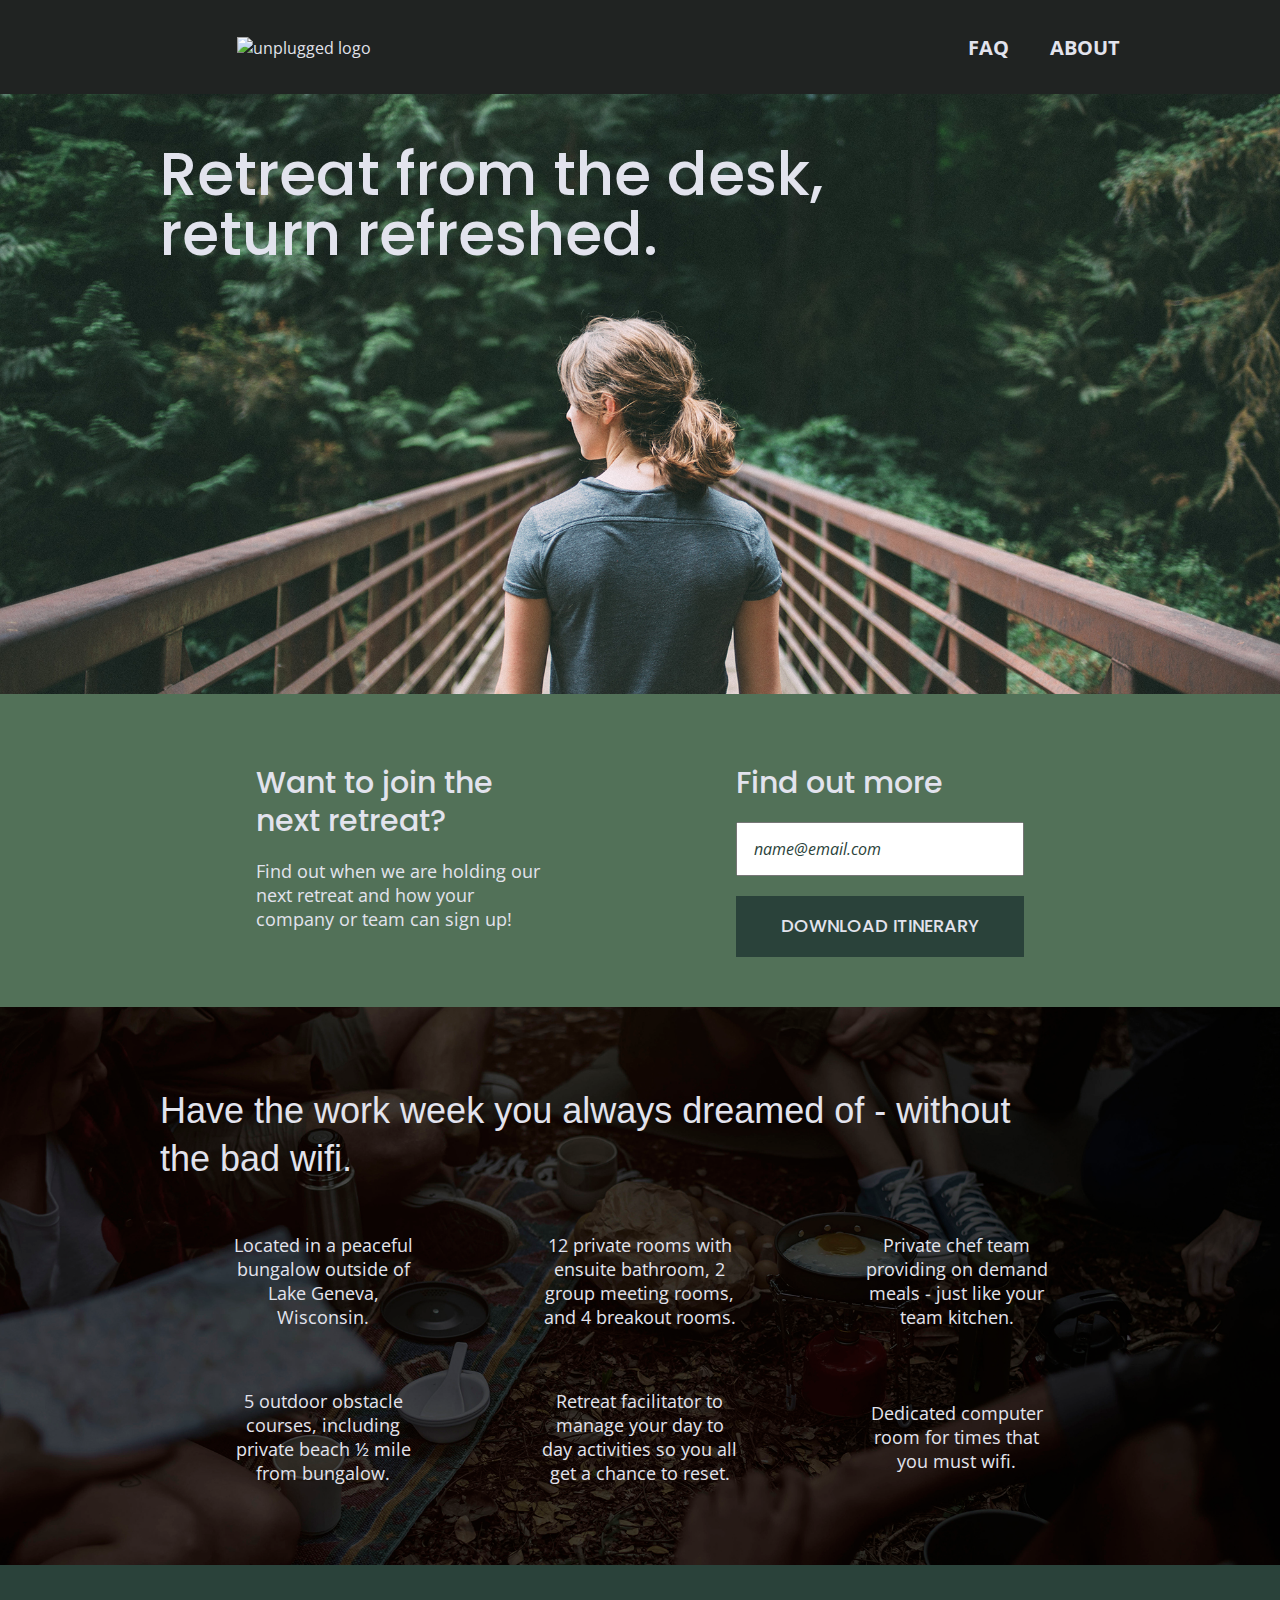
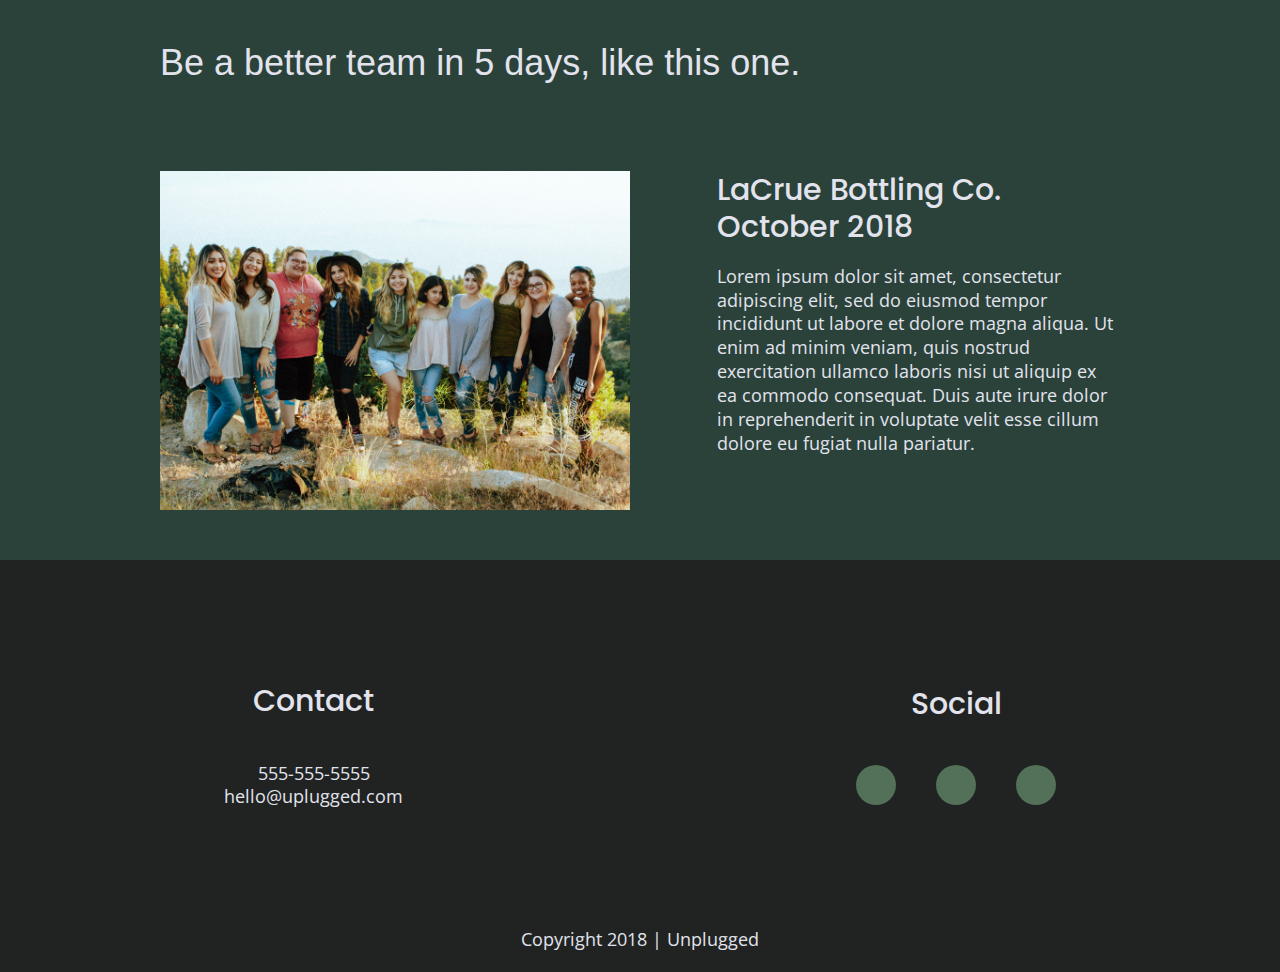
==== commit 1b7f396e: "Added margins and images" ====
--- a/index.html
+++ b/index.html
@@ -33,7 +33,7 @@
     <div class="content-wrapper">
       <figure>
         <a href="#">
-          <img src="img/unplugged-retreat-features.png" alt="unplugged logo">
+          <img src="img/unpluggedlogo.png" alt="unplugged logo">
         </a>
       </figure>
       <div class="header-divider"></div>
@@ -132,7 +132,7 @@
         <h2>Be a better team in 5 days, like this one.</h2>
         <article>
           <figure>
-            <img src="img/unplugged-retreat-lacrue.png" alt="Group of happy people at an outdoor retreat.">
+            <img src="img/unplugged-retreat-lacrue.jpg" alt="Group of happy people at an outdoor retreat.">
           </figure>
           <div>
             <h3> LaCrue Bottling Co. October 2018</h3>
--- a/css/main.css
+++ b/css/main.css
@@ -252,7 +252,7 @@
 /* Hero Area */
 
 .hero-area {
-  background: url(../img/unpluggedlogo.png);
+  background: url(../img/unplugged-retreat.jpg);
   background-size: cover;
   background-position: center;
   min-height: 500px;
@@ -307,7 +307,7 @@
 /* Features */
 
 .features {
-  background: url('../img/uplugged-retreat.png');
+  background: url('../img/unplugged-retreat-features.jpg');
   background-size: cover;
   background-position: center;
   display: flex;
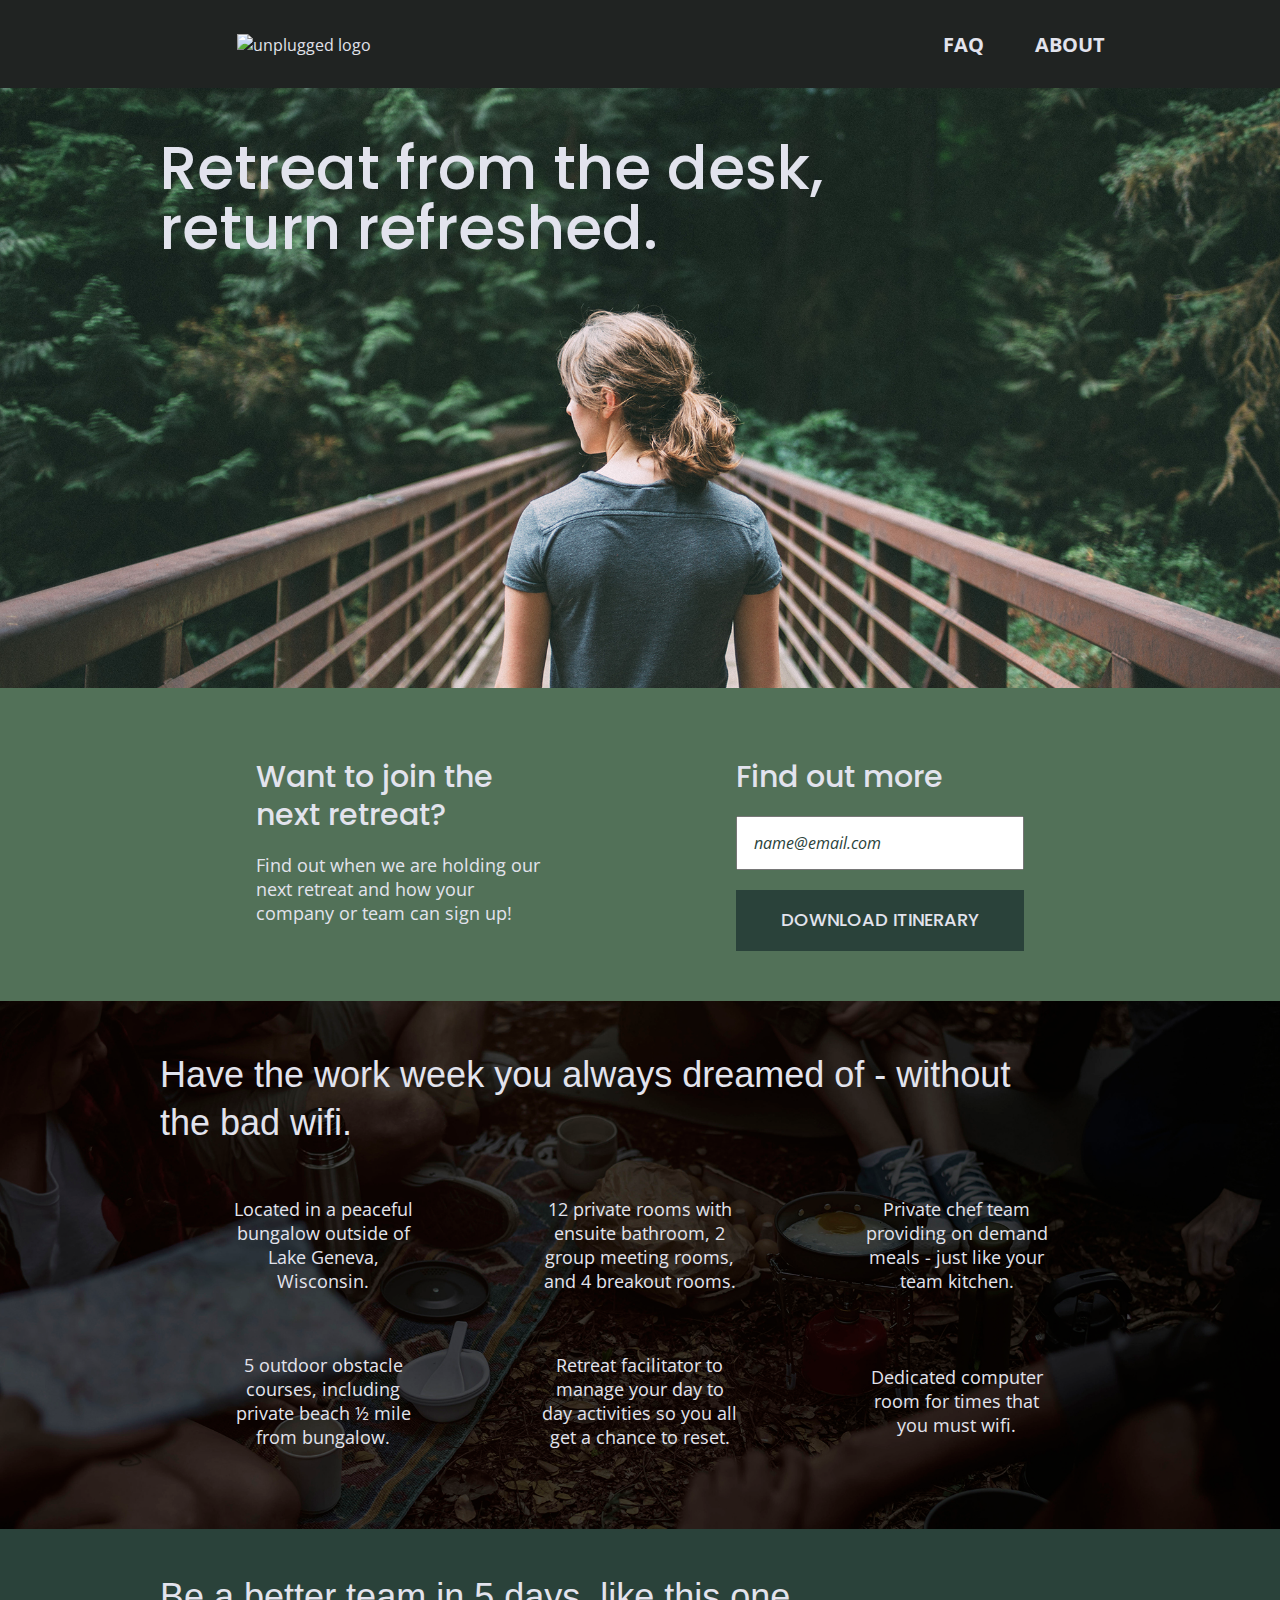
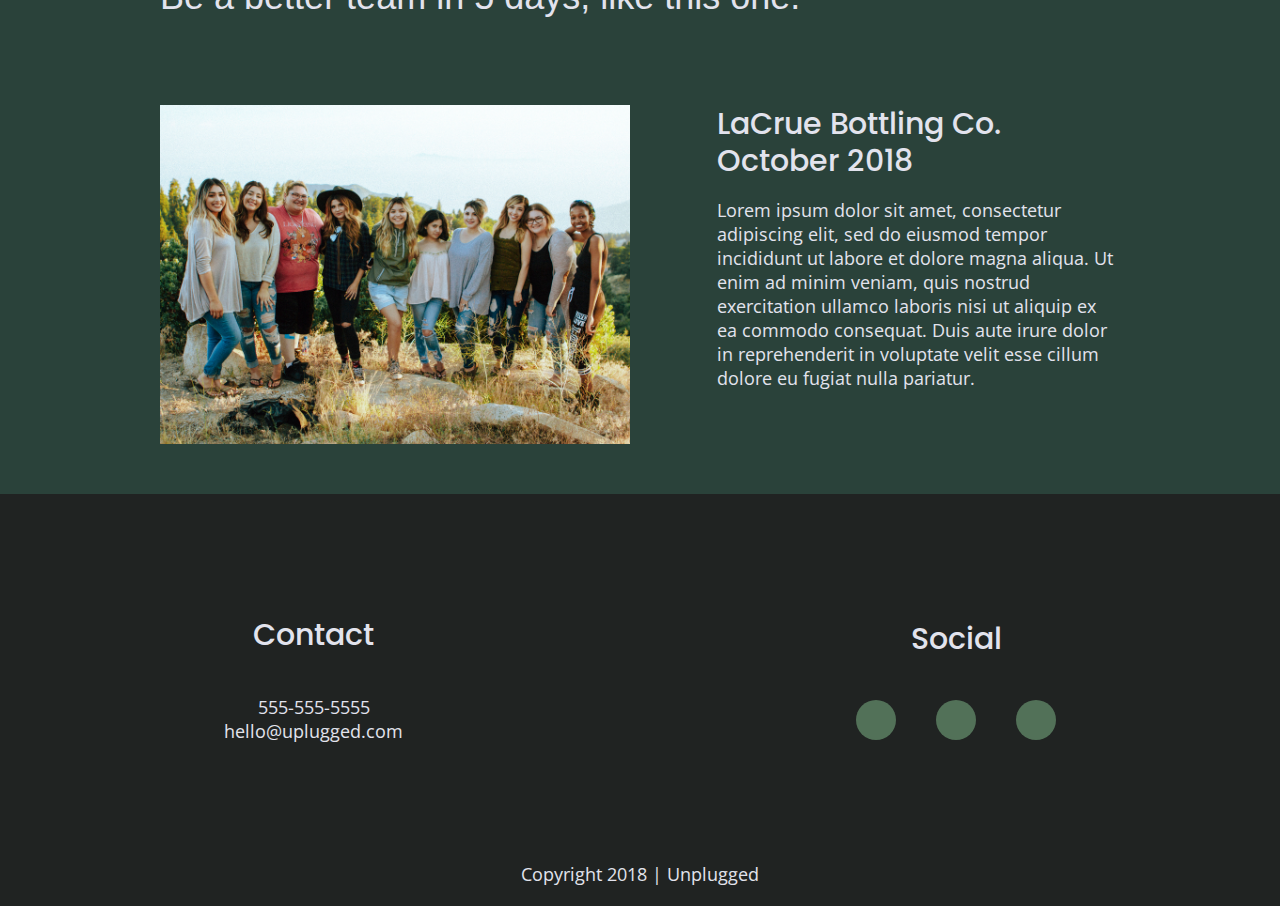
==== commit 1df1fc5f: "Adjusted margins" ====
--- a/index.html
+++ b/index.html
@@ -161,11 +161,17 @@
               </div>
               <div class="social">
                 <h4>Social</h4>
-                  <div class="social-icons">
-                      <p><a href="https://facebook.com/Skillcrush/" target="_blank"><i class="fab fa-facebook-f"></i></a></p>
-                      <p><a href="https://twitter.com/Skillcrush" target="_blank"><i class="fab fa-twitter"></i></a></p>
-                      <p><a href="https://www.instagram.com/skillcrush/" target="_blank"><i class="fab fa-instagram"></i></a></p>
-                  </div>
+                <div class="social-icons">
+                  <p>
+                    <a href="https://www.facebook.com/Skillcrush/" target="_blank"><i class="fab fa-facebook-f"></i></a>
+                  </p>
+                  <p>
+                    <a href="https://twitter.com/Skillcrush" target="_blank"><i class="fab fa-twitter"></i></a>
+                  </p>
+                  <p>
+                    <a href="https://www.instagram.com/skillcrush/" target="_blank"><i class="fab fa-instagram"></i></a>
+                  </p>
+                </div>
               </div>
           </div> <!-- footer content ends -->
       </div> <!-- footer content-wrapper ends-->
--- a/css/main.css
+++ b/css/main.css
@@ -103,6 +103,8 @@
 ul,
 ol {
   list-style-type: none;
+  margin: 0;
+  padding: 0;
 }
 
 a {
@@ -114,6 +116,7 @@
   font-family: 'Poppons', sans-serif;
   font-weight: 500;
   font-size: 1.875em;
+  margin: 0;
 }
 
 h3,
@@ -178,12 +181,13 @@
 
 .header-divider {
   background: #3a3a3a;
+  height: 1px;
   width: 100%;
-  height: 1px;
   margin: 10px 0 20px 0;
 }
 
 header nav {
+  width: 60%;
   font-size: 1.125em;
   font-weight: 700;
   text-transform: uppercase;
@@ -191,13 +195,12 @@
   justify-content: space-around;
   align-items: center;
   flex-flow: row wrap;
-  width: 60%;
 }
 
 header nav ul {
+  width: 100%;
   display: flex;
   justify-content: space-around;
-  width: 100%;
 }
 
 header nav ul li {
@@ -564,6 +567,7 @@
 
 header nav ul {
   justify-content: space-between;
+  padding: 15px;
 }
 
 .header-divider {
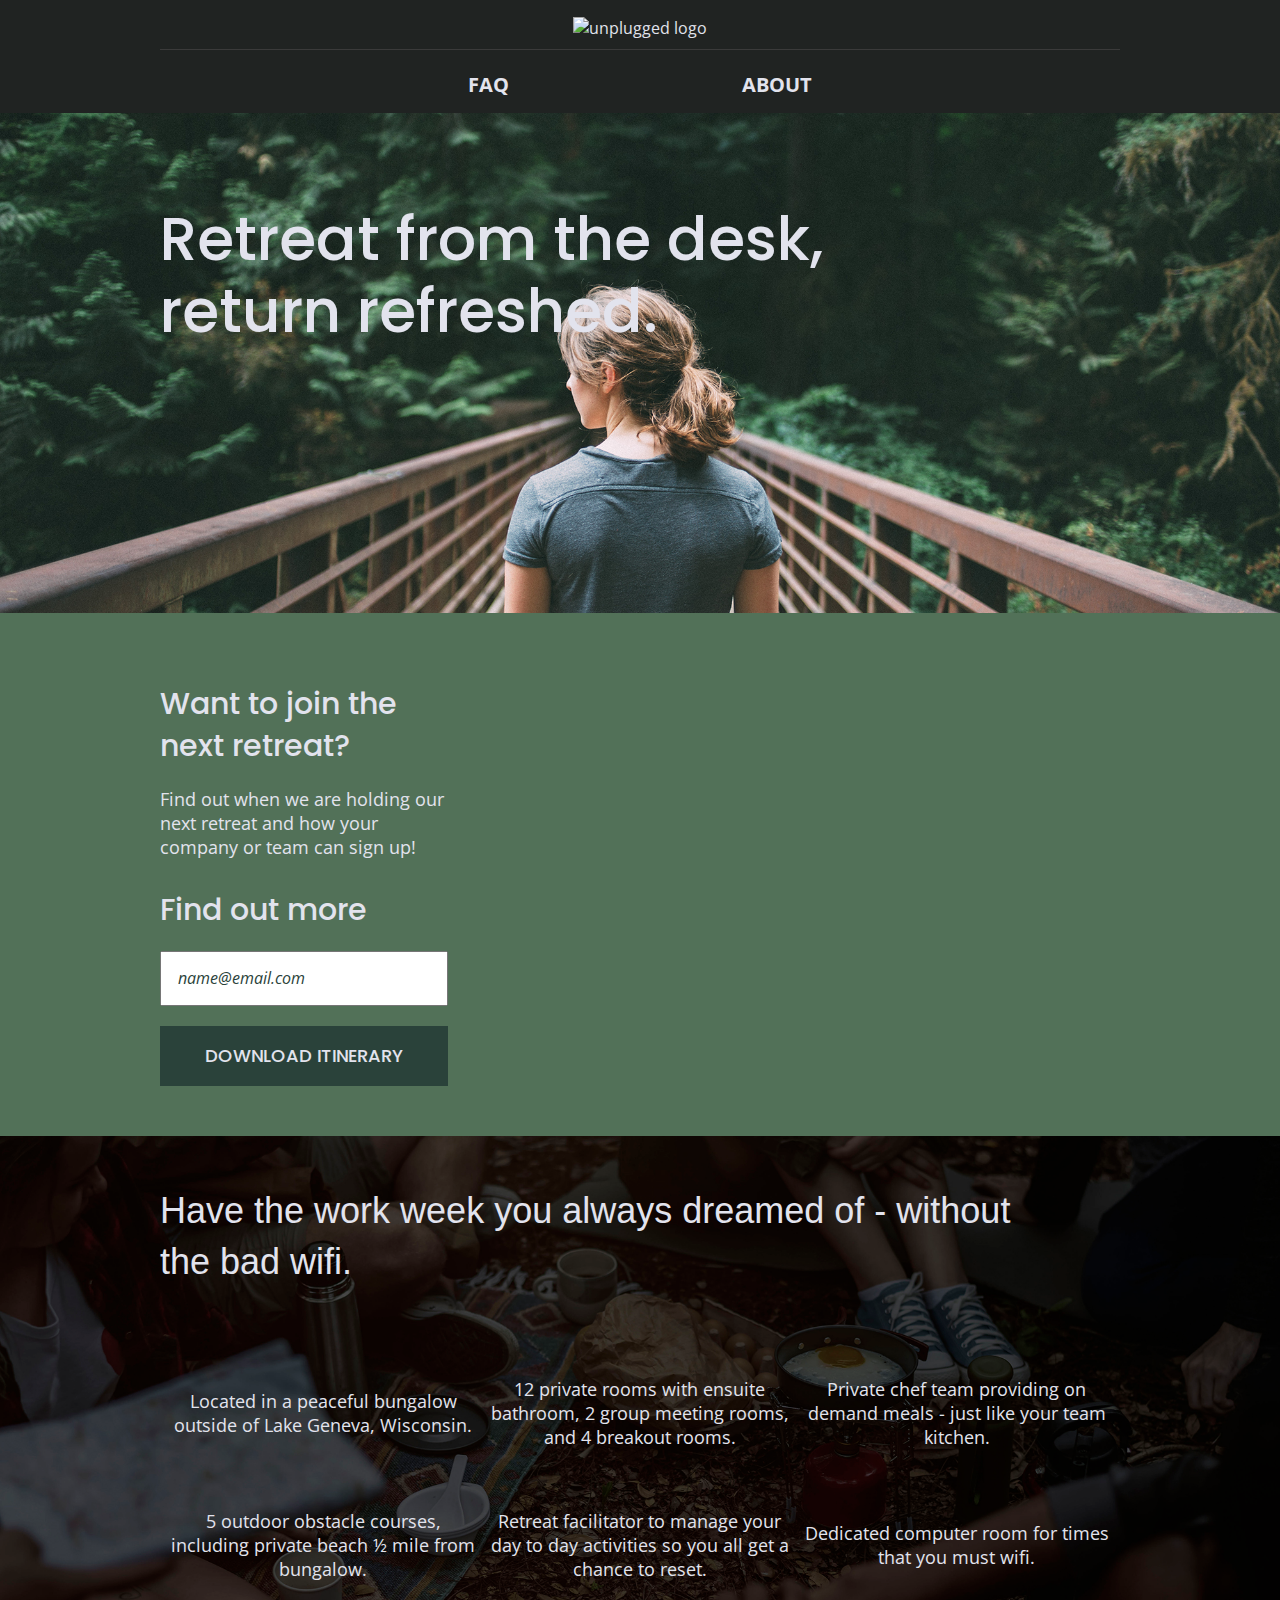
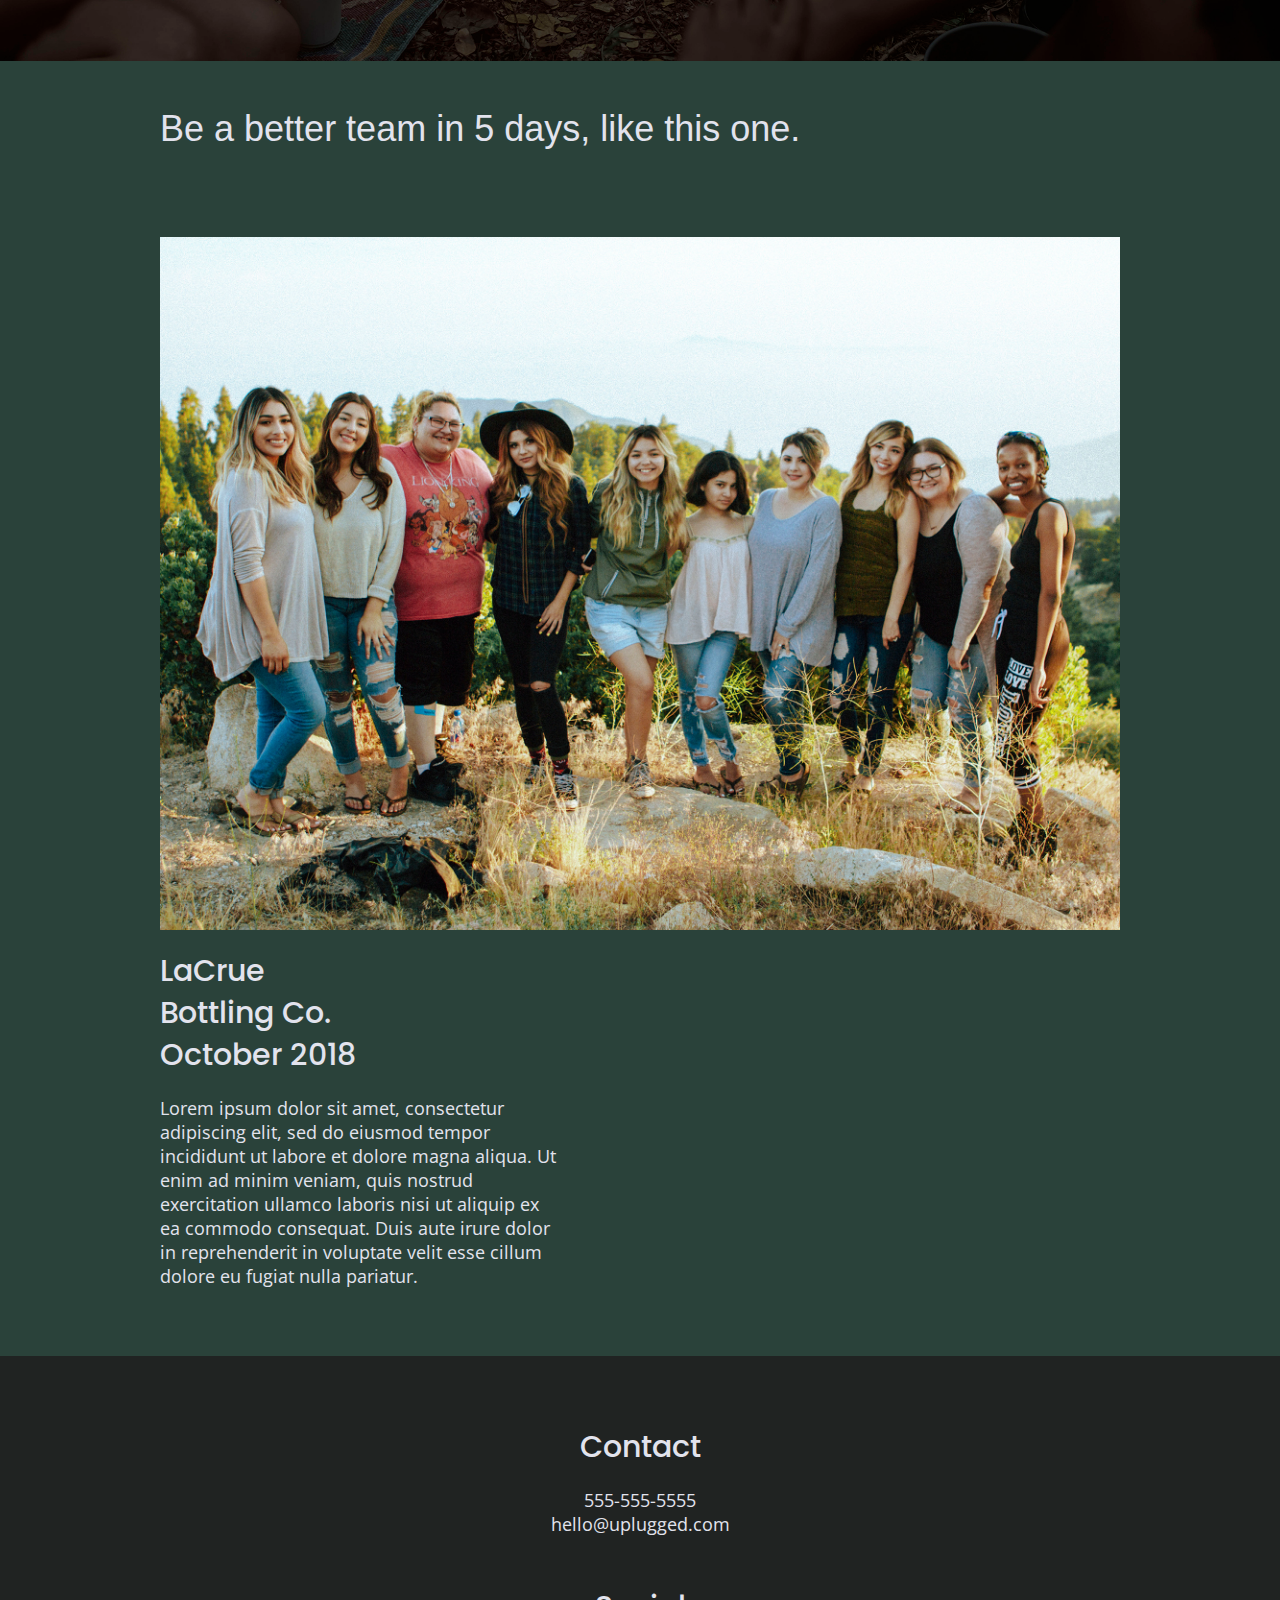
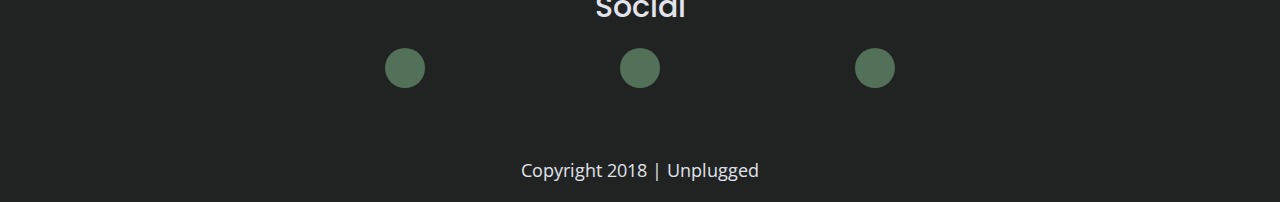
==== commit 1b86b63a: "Fixed the tablet view" ====
--- a/index.html
+++ b/index.html
@@ -148,37 +148,37 @@
   </main> <!-- main wrapper -->
 
   <footer>
-      <div class="content-wrapper">
-          <div class="footer-content">
-              <div class="contact">
-                <h4>Contact</h4>
-                <address>
-                  <p>
-                    555-555-5555<br>
-                    hello@uplugged.com
-                  </p>
-                </address>
-              </div>
-              <div class="social">
-                <h4>Social</h4>
-                <div class="social-icons">
-                  <p>
-                    <a href="https://www.facebook.com/Skillcrush/" target="_blank"><i class="fab fa-facebook-f"></i></a>
-                  </p>
-                  <p>
-                    <a href="https://twitter.com/Skillcrush" target="_blank"><i class="fab fa-twitter"></i></a>
-                  </p>
-                  <p>
-                    <a href="https://www.instagram.com/skillcrush/" target="_blank"><i class="fab fa-instagram"></i></a>
-                  </p>
-                </div>
-              </div>
-          </div> <!-- footer content ends -->
-      </div> <!-- footer content-wrapper ends-->
+    <div class="content-wrapper">
+      <div class="footer-content">
+        <div class="contact">
+          <h4>Contact</h4>
+          <address>
+            <p>
+              555-555-5555<br>
+              hello@uplugged.com
+            </p>
+          </address>
+        </div>
+        <div class="social">
+          <h4>Social</h4>
+          <div class="social-icons">
+            <p>
+              <a href="https://www.facebook.com/Skillcrush/" target="_blank"><i class="fab fa-facebook-f"></i></a>
+            </p>
+            <p>
+              <a href="https://twitter.com/Skillcrush" target="_blank"><i class="fab fa-twitter"></i></a>
+            </p>
+            <p>
+              <a href="https://www.instagram.com/skillcrush/" target="_blank"><i class="fab fa-instagram"></i></a>
+            </p>
+          </div>
+        </div>
+      </div> <!-- footer content ends -->
+    </div> <!-- footer content-wrapper ends-->
 
-      <div class="copyright">
-        <p>Copyright 2018 | Unplugged</p>
-      </div>
+    <div class="copyright">
+      <p>Copyright 2018 | Unplugged</p>
+    </div>
 
   </footer>
 
--- a/css/main.css
+++ b/css/main.css
@@ -529,309 +529,308 @@
 
 @media only screen and (min-width: 768) {
   /* Tablet styles here */
-}
-.content-wrapper {
-  max-width: 640px;
-  margin: 100px 0,
-}
-
-h2 {
-  font-size: 2.25em;
-  line-height: 1.333;
-}
-
-h3 {
-  font-size: 1.5em;
-  line-height: 1.25;
-}
+
+  .content-wrapper {
+    max-width: 640px;
+    margin: 100px 0,
+  }
+
+  h2 {
+    font-size: 2.25em;
+    line-height: 1.333;
+  }
+
+  h3 {
+    font-size: 1.5em;
+    line-height: 1.25;
+  }
 
 /* Header */
 
-header {
-  justify-content: space-around;
-  padding: 33px 0;
-}
-
-header .content-wrapper {
-  width: 100%;
-  justify-content: space-between;
-}
-
-header figure {
-  width: 30%;
-}
-
-header nav {
-  width: 20%;
-}
-
-header nav ul {
-  justify-content: space-between;
-  padding: 15px;
-}
-
-.header-divider {
-  display: none;
-}
+  header {
+    justify-content: space-around;
+    padding: 33px 0;
+  }
+
+  header .content-wrapper {
+    width: 100%;
+    justify-content: space-between;
+  }
+
+  header figure {
+    width: 30%;
+  }
+
+  header nav {
+    width: 20%;
+  }
+
+  header nav ul {
+    justify-content: space-between;
+  }
+
+  .header-divider {
+    display: none;
+  }
 
 /* Hero Area */
 
-.hero-area {
-  min-height: 600px;
-}
-
-.hero-area h1 {
-  font-size: 3em;
-  line-height: 1;
-  margin: 0;
-}
+  .hero-area {
+    min-height: 600px;
+  }
+
+  .hero-area h1 {
+    font-size: 3em;
+    line-height: 1;
+    margin: 0;
+  }
 
 /* Aside */
-aside .content-wrapper {
-  margin: 50px 0;
-  display: flex;
-  justify-content: space-between;
-  flex-flow: row wrap;
-}
-
-aside .content-wrapper .form-description,
-aside .content-wrapper .form {
-  width: 40%;
-  margin: 0;
-}
+  aside .content-wrapper {
+    margin: 50px 0;
+    display: flex;
+    justify-content: space-between;
+    flex-flow: row wrap;
+  }
+
+  aside .content-wrapper .form-description,
+  aside .content-wrapper .form {
+    width: 40%;
+    margin: 0;
+  }
 
 /* Features */
 
-.features h2 {
-  margin-bottom: 20px;
-}
-
-.features article {
-  display: flex;
-  justify-content: center;
-  align-items: center;
-  flex-flow: column wrap;
-  flex-basis: 50%;
-}
-
-.features .features-item-description {
-  width: 62%;
-}
-
-.features i {
-  margin-bottom: 30px;
-}
+  .features h2 {
+    margin-bottom: 20px;
+  }
+
+  .features article {
+    display: flex;
+    justify-content: center;
+    align-items: center;
+    flex-flow: column wrap;
+    flex-basis: 50%;
+  }
+
+  .features .features-item-description {
+    width: 62%;
+  }
+
+  .features i {
+    margin-bottom: 30px;
+  }
 
 /* Reviews */
-.reviews article {
-  display: flex;
-  justify-content: space-between;
-}
-
-.reviews h2 {
-  width: 85%;
-}
-
-.reviews article figure,
-.reviews article div {
-  width: 49%;
-}
-
-.reviews h3 {
-  width: 75%;
-  margin: 0;
-}
+  .reviews article {
+    display: flex;
+    justify-content: space-between;
+  }
+
+  .reviews h2 {
+    width: 85%;
+  }
+
+  .reviews article figure,
+  .reviews article div {
+    width: 49%;
+  }
+
+  .reviews h3 {
+    width: 75%;
+    margin: 0;
+  }
 
 /* Footer */
-footer .content-wrapper {
-  width: 65%;
-  margin: 100px 0;
-}
-
-.footer-content {
-  display: flex;
-  justify-content: space-between;
-  align-items: center;
-  flex-direction: row;
-}
-
-footer .contact {
-  margin-bottom: 0;
-}
-
-footer h4 {
-  font-size: 1.5 em;
-  margin-bottom: 40px;
-}
-
-footer p{
-  line-height: 1.285;
-}
-
-footer .social-icons {
-  width: 12.5em;
-  justify-content: space-between;
-}
-
-footer .copyright {
-  width: 100%;
-}
+  footer .content-wrapper {
+    width: 65%;
+    margin: 100px 0;
+  }
+
+  .footer-content {
+    display: flex;
+    justify-content: space-between;
+    align-items: center;
+    flex-direction: row;
+  }
+
+  footer .contact {
+    margin-bottom: 0;
+  }
+
+  footer h4 {
+    font-size: 1.5 em;
+    margin-bottom: 40px;
+  }
+
+  footer p{
+    line-height: 1.285;
+  }
+
+  footer .social-icons {
+    width: 12.5em;
+    justify-content: space-between;
+  }
+
+  footer .copyright {
+    width: 100%;
+  }
 
 /*==================================================================
 About Page
 ====================================================================*/
 
-.mission-content {
-  display: flex;
-  justify-content: space-between;
-  align-items: center;
-  padding-top: 20px;
-}
-
-.mission-content p{
-  width: 45%;
-}
-
-.map figure {
-  padding-bottom: 45.5%;
-}
-
-.contact-section .content-wrapper h2 {
-  width: 80%;
-}
-
-.contact-content {
-  display: flex;
-  justify-content: space-between;
-  align-items: flex-start;
-}
-
-.contact-content h4 {
-  font-size: 1.5em;
-}
+  .mission-content {
+    display: flex;
+    justify-content: space-between;
+    align-items: center;
+    padding-top: 20px;
+  }
+
+  .mission-content p{
+    width: 45%;
+  }
+
+  .map figure {
+    padding-bottom: 45.5%;
+  }
+
+  .contact-section .content-wrapper h2 {
+    width: 80%;
+  }
+
+  .contact-content {
+    display: flex;
+    justify-content: space-between;
+    align-items: flex-start;
+  }
+
+  .contact-content h4 {
+    font-size: 1.5em;
+  }
 
 /*======================================================================
 FAQ Page
 ========================================================================*/
 
-.faq .content-wrapper {
-  justify-content: space-between;
-}
-
-.faq-content {
-  flex-basis: 45%;
-}
-
-.faq h2 {
-  width: 100%;
-}
-
-.faq h4,
-.faq p {
-  font-size: 875em;
-  line-height: 1.125;
+  .faq .content-wrapper {
+    justify-content: space-between;
+  }
+
+  .faq-content {
+    flex-basis: 45%;
+  }
+
+  .faq h2 {
+    width: 100%;
+  }
+
+  .faq h4,
+  .faq p {
+    font-size: 875em;
+    line-height: 1.125;
+  }
 }
 
 @media only screen and (min-width: 1200px) {
   /*Desktop styles here*/
-}
-
-header {
-  padding: 15px 0;
-}
-
-.content-wrapper {
-  max-width: 960px;
-}
-
-h2 {
-  font-size: 2.25em;
-}
-
-h3,
-h4 {
-  font-size: 1.875em;
-}
-
-p {
-  font-size: 1.125em;
-  line-height: 1.333;
-}
+
+  header {
+    padding: 15px 0;
+  }
+
+  .content-wrapper {
+    max-width: 960px;
+  }
+
+  h2 {
+    font-size: 2.25em;
+  }
+
+  h3,
+  h4 {
+    font-size: 1.875em;
+  }
+
+  p {
+    font-size: 1.125em;
+    line-height: 1.333;
+  }
 
 /* Hero */
-.hero-area h1 {
-  font-size: 3.75em;
-  width: 80%;
-}
+  .hero-area h1 {
+    font-size: 3.75em;
+    width: 80%;
+  }
 
 /* Aside */
-aside .content-wrapper {
-  justify-content: space-around;
-}
-
-aside .content-wrapper .form-description,
-aside .content-wrapper .form {
-  width: 30%;
-}
-
-.form-description p {
-  font-size: 1.125em;
-}
+  aside .content-wrapper {
+    justify-content: space-around;
+  }
+
+  aside .content-wrapper .form-description,
+  aside .content-wrapper .form {
+    width: 30%;
+  }
+
+  .form-description p {
+    font-size: 1.125em;
+  }
 
 /* Features */
 
-.features h2 {
-  width: 90%;
-}
-
-.features article {
-  flex-basis: 33%;
-}
+  .features h2 {
+    width: 90%;
+  }
+
+  .features article {
+    flex-basis: 33%;
+  }
 
 /* Reviews */
-.reviews article div {
-  width: 42%;
-}
-
-.reviews h2 {
-  padding-bottom: 50px;
-}
-
-footer h4 {
-  font-size: 1.875em;
-}
+  .reviews article div {
+    width: 42%;
+  }
+
+  .reviews h2 {
+    padding-bottom: 50px;
+  }
+
+  footer h4 {
+    font-size: 1.875em;
+  }
 
 /*====================================================================
 About Page
 =====================================================================*/
-.map figure {
-  padding-bottom: 37.5%;
-}
-
-.mission h2,
-.contact-section .content-wrapper h2 {
-  width: 95%;
-  font-size: 3em;
-}
-
-.contact-content h4 {
-  font-size: 1.875em;
-}
+  .map figure {
+    padding-bottom: 37.5%;
+  }
+
+  .mission h2,
+  .contact-section .content-wrapper h2 {
+    width: 95%;
+    font-size: 3em;
+  }
+
+  .contact-content h4 {
+    font-size: 1.875em;
+  }
 
 /*====================================================================
 FAQ Page
 ======================================================================*/
-.faq h2 {
-  width: 100%;
-  font-size: 3em;
-}
-
-.faq h4,
-.faq p {
-  font-size: 1.125em;
-  line-height: 1;
-}
-
+  .faq h2 {
+    width: 100%;
+    font-size: 3em;
+  }
+
+  .faq h4,
+  .faq p {
+    font-size: 1.125em;
+    line-height: 1;
+  }
+}
 
 
 @media print,
